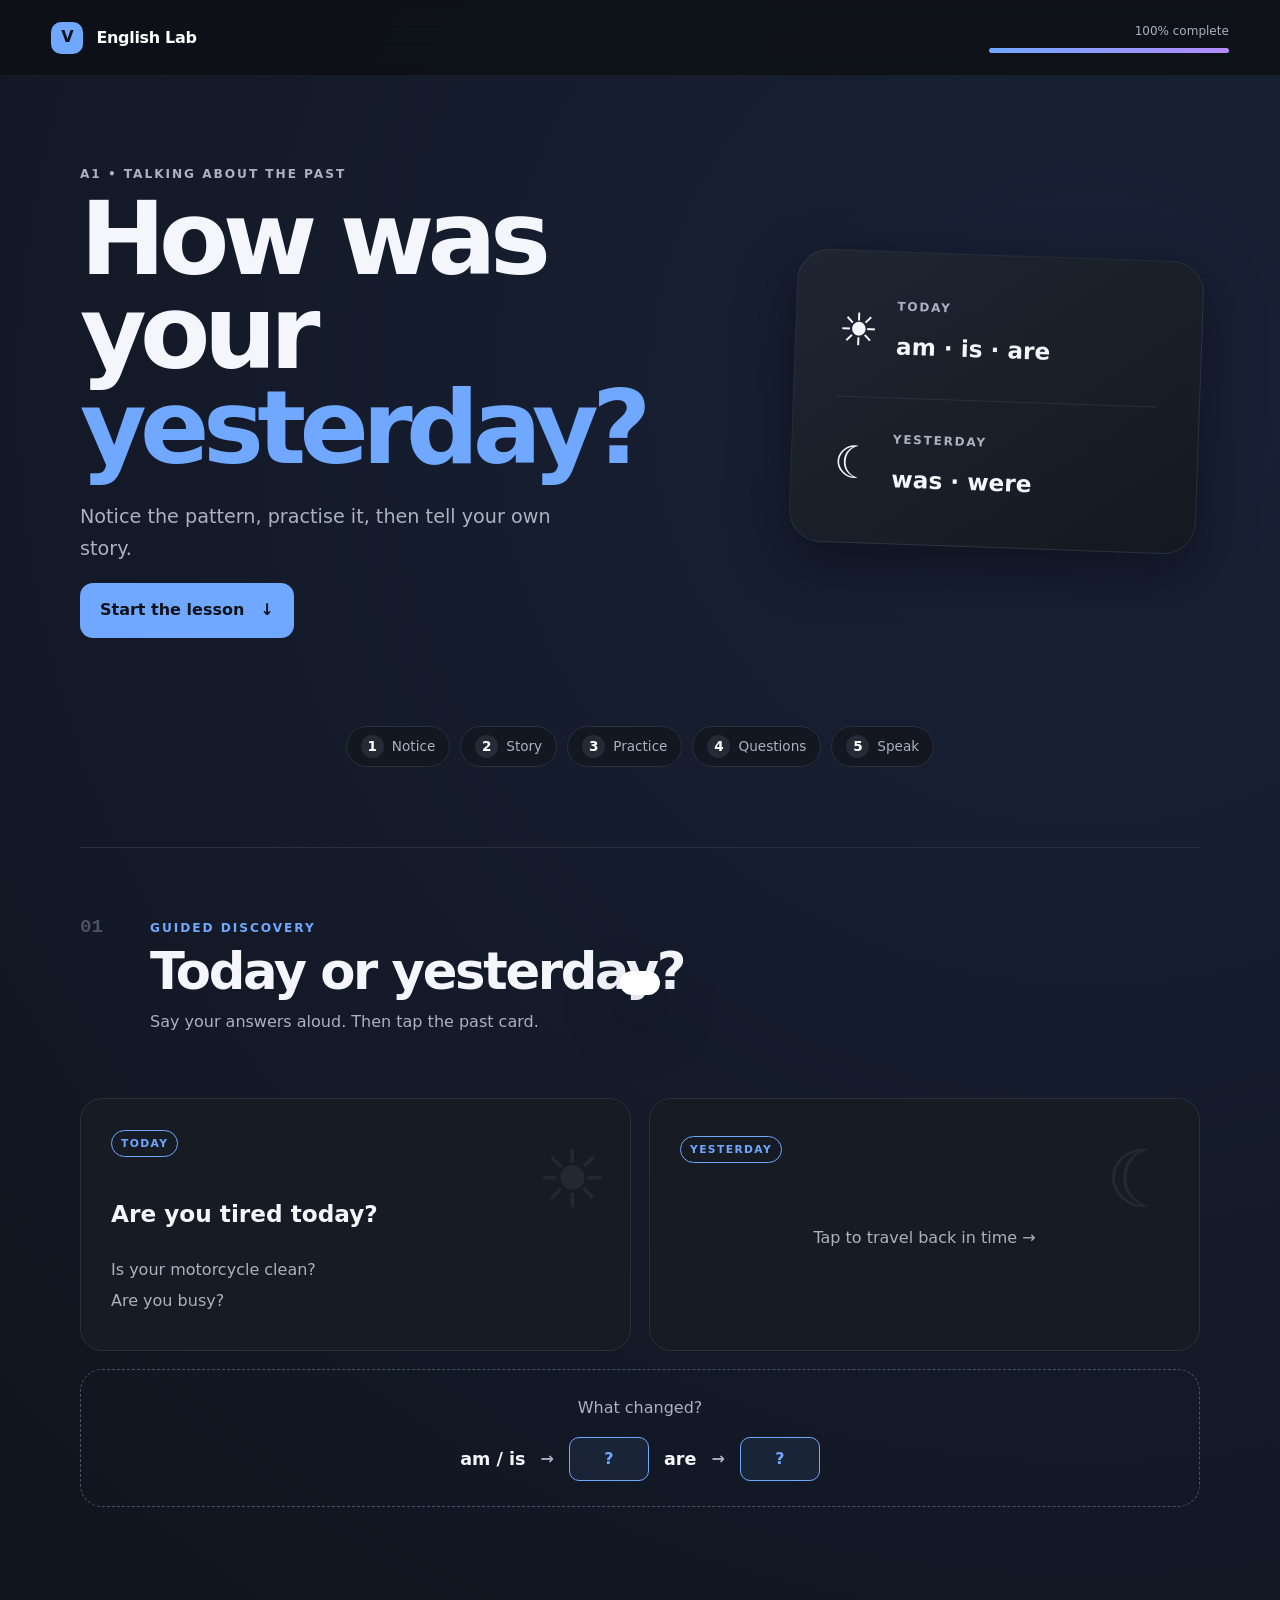
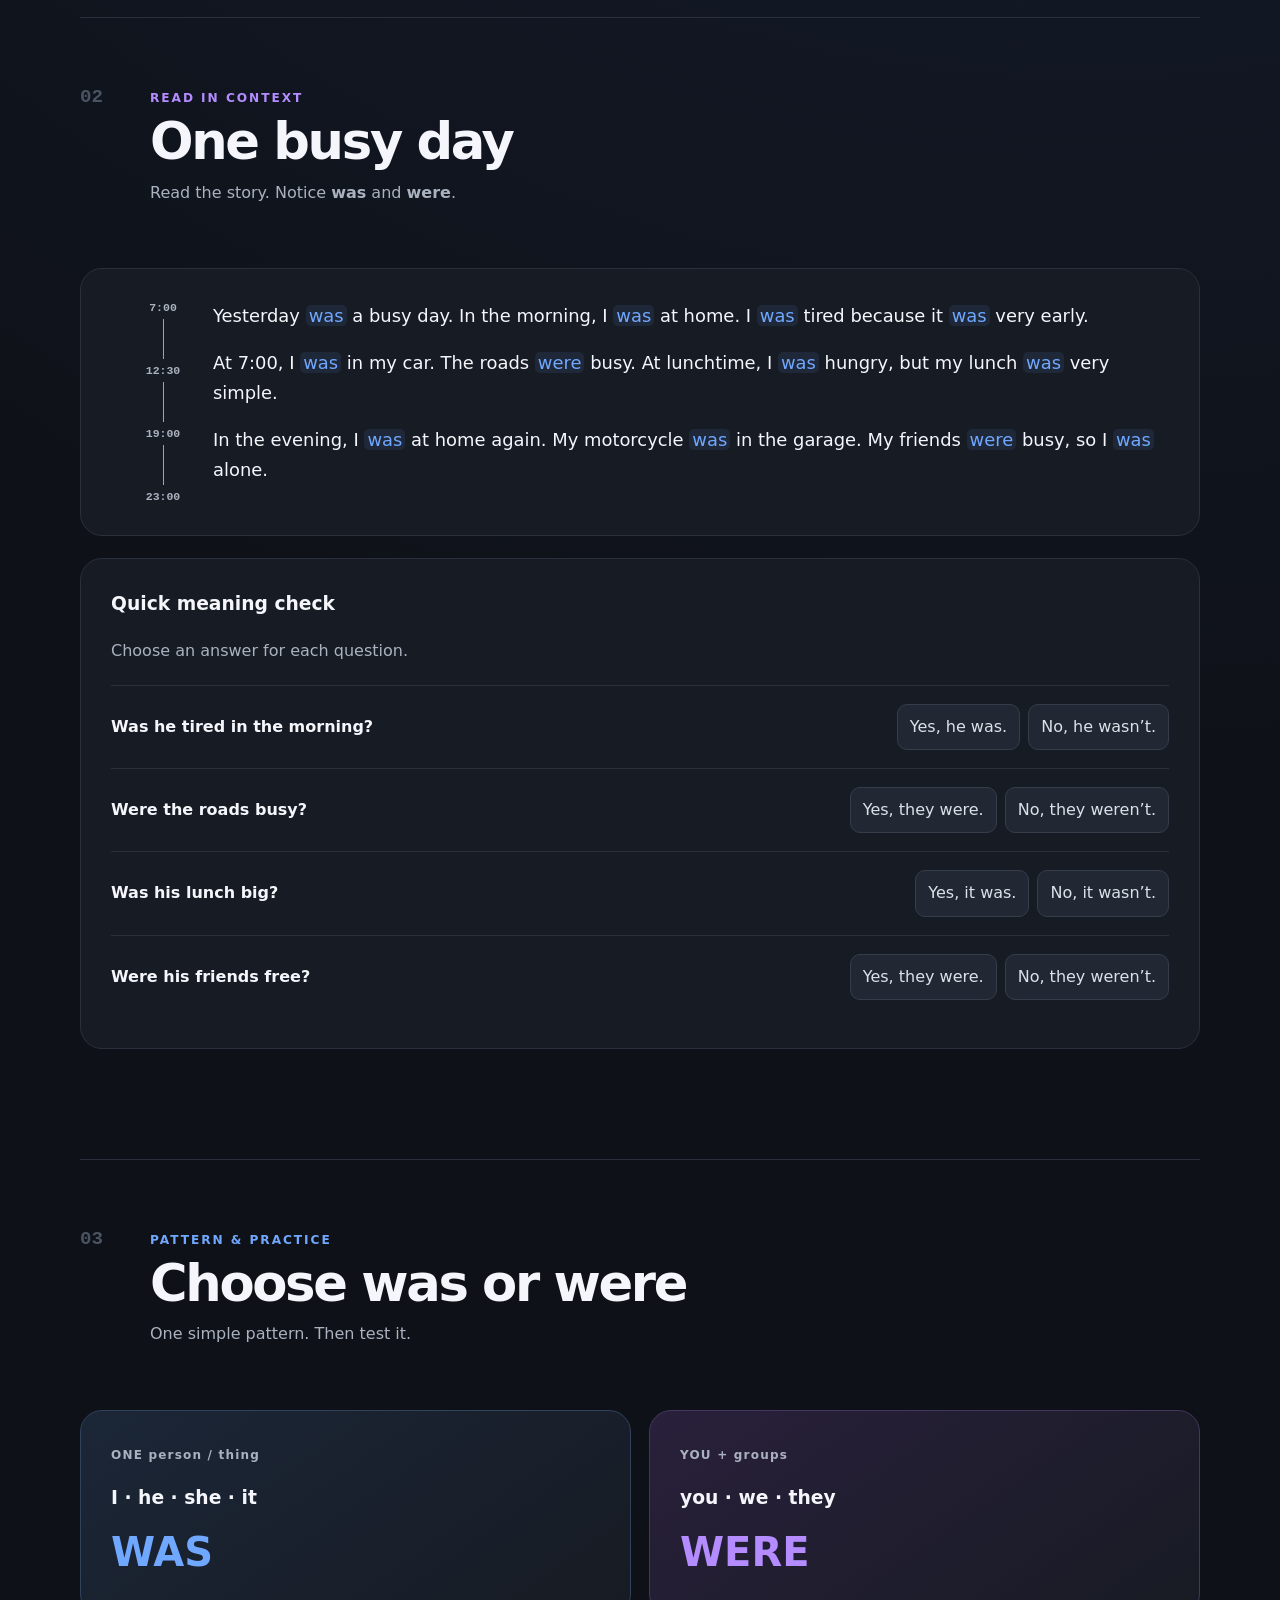
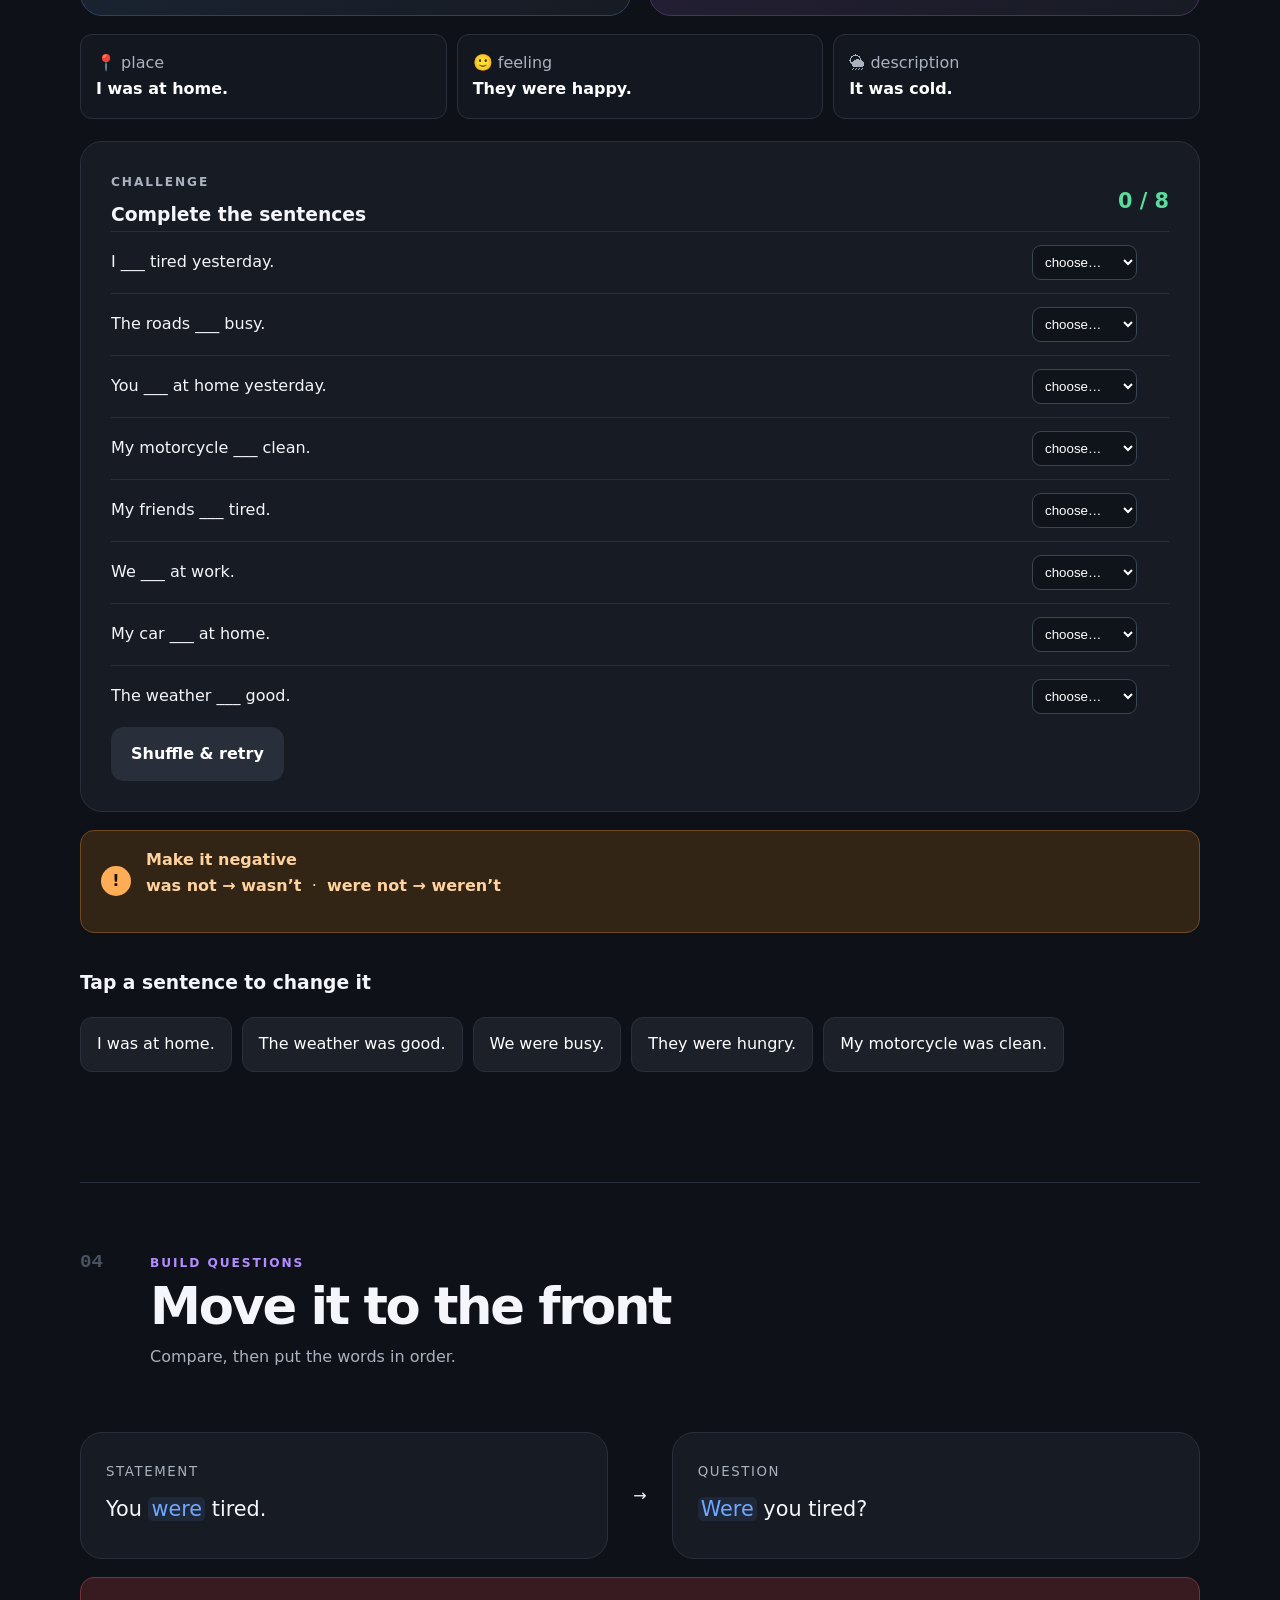
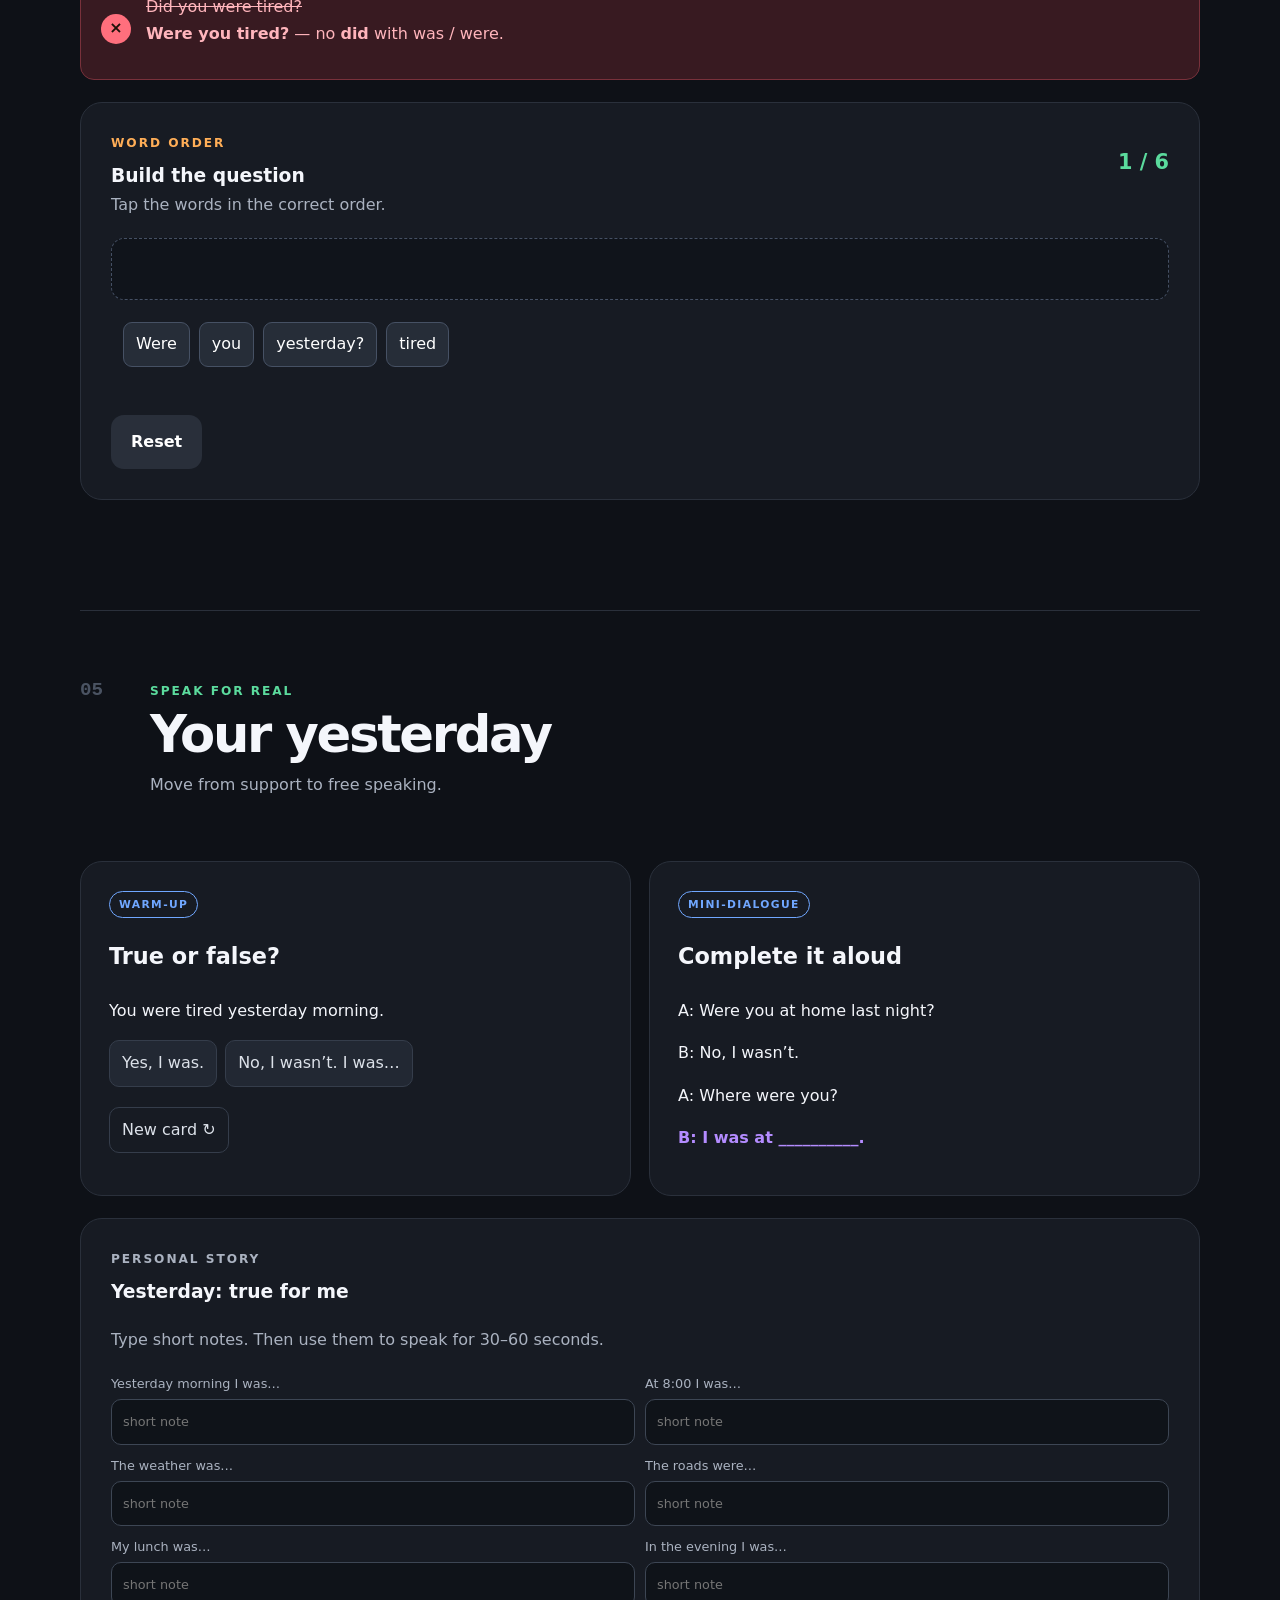
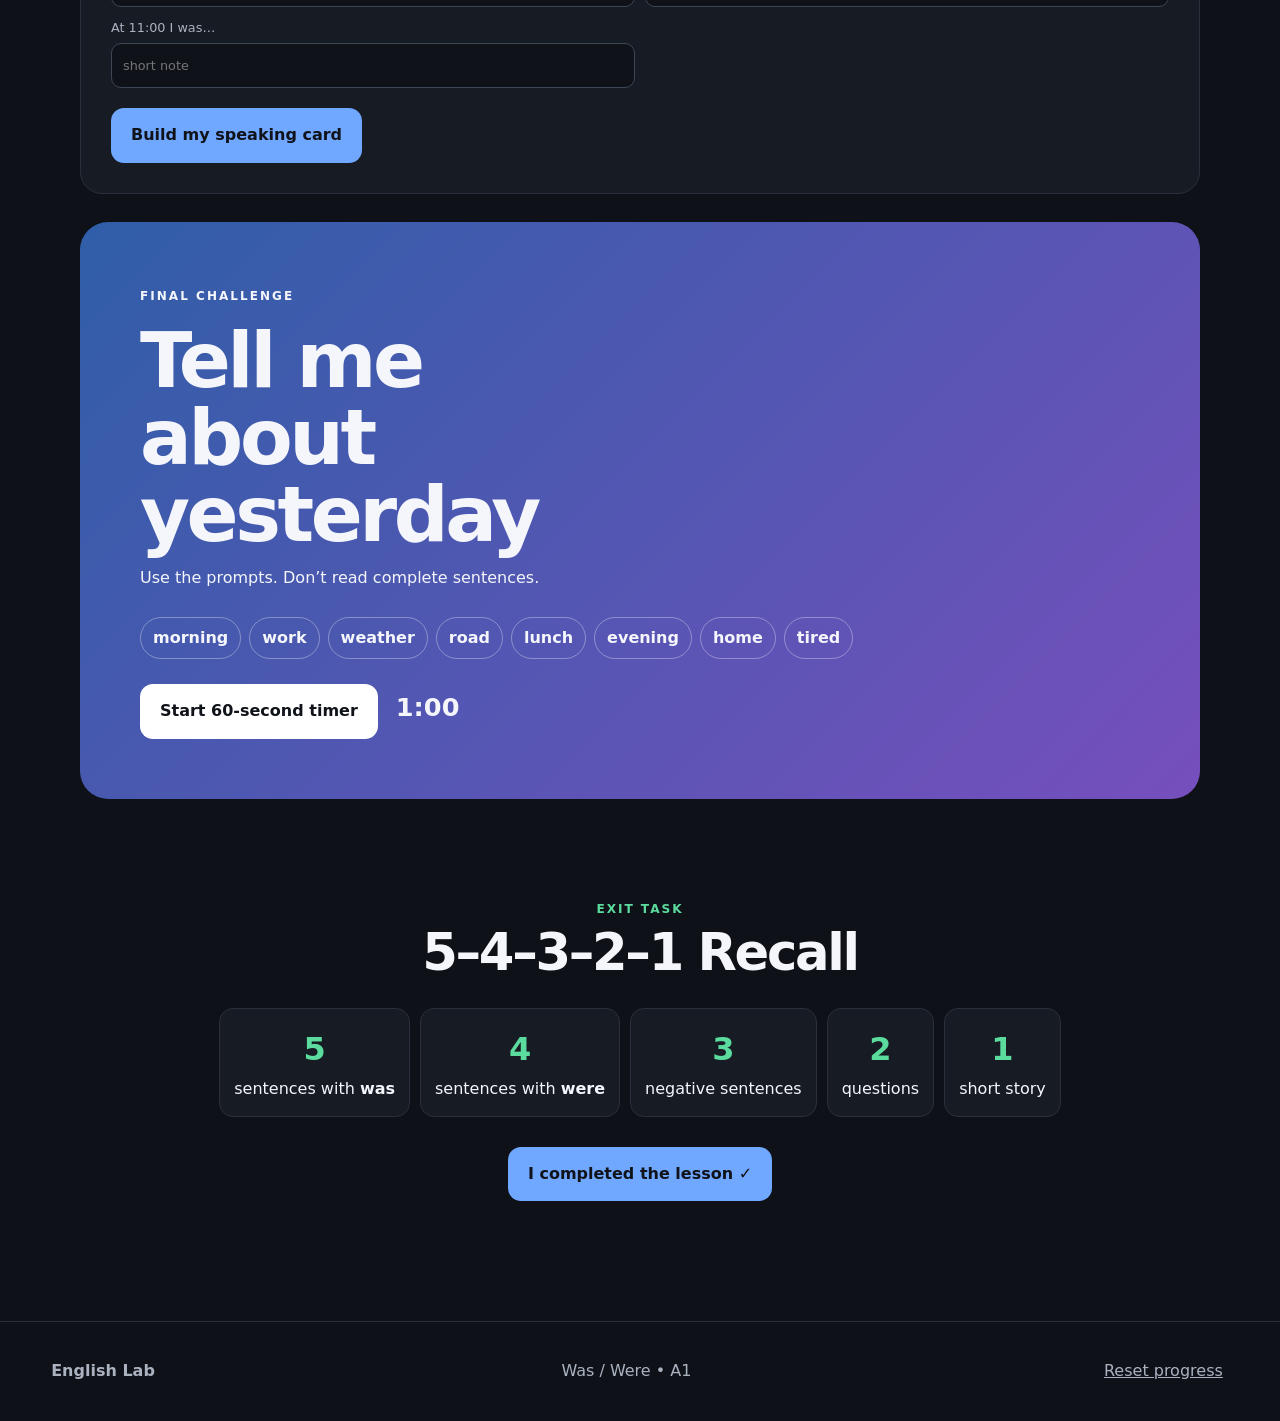
==== index.html @ 546ac857 "Publish interactive was and were lesson" ====
<!doctype html>
<html lang="en">
<head>
  <meta charset="utf-8">
  <meta name="viewport" content="width=device-width,initial-scale=1">
  <meta name="theme-color" content="#10131a">
  <title>Yesterday — Was / Were | A1 English</title>
  <link rel="stylesheet" href="style.css">
  <script src="script.js" defer></script>
</head>
<body>
  <a class="skip" href="#lesson">Skip to lesson</a>
  <header class="topbar">
    <a class="brand" href="#top" aria-label="Lesson home"><span>V</span> English Lab</a>
    <div class="progress-wrap" aria-label="Lesson progress"><span id="progressText">0% complete</span><div class="progress"><i id="progressBar"></i></div></div>
  </header>

  <main id="lesson">
    <section class="hero" id="top">
      <div>
        <p class="eyebrow">A1 • Talking about the past</p>
        <h1>How was your <em>yesterday?</em></h1>
        <p class="lede">Notice the pattern, practise it, then tell your own story.</p>
        <a class="button primary" href="#notice">Start the lesson <span>↓</span></a>
      </div>
      <div class="hero-card" aria-hidden="true"><span class="sun">☀</span><b>TODAY</b><strong>am · is · are</strong><i></i><span class="moon">☾</span><b>YESTERDAY</b><strong>was · were</strong></div>
    </section>

    <nav class="chapters" aria-label="Lesson chapters">
      <a href="#notice"><b>1</b><span>Notice</span></a><a href="#story"><b>2</b><span>Story</span></a><a href="#practice"><b>3</b><span>Practice</span></a><a href="#questions"><b>4</b><span>Questions</span></a><a href="#speak"><b>5</b><span>Speak</span></a>
    </nav>

    <section class="chapter" id="notice" data-step>
      <header><span class="number">01</span><div><p class="eyebrow blue">Guided discovery</p><h2>Today or yesterday?</h2><p>Say your answers aloud. Then tap the past card.</p></div></header>
      <div class="compare-grid">
        <article class="time-card today"><span class="tag">TODAY</span><h3>Are you tired today?</h3><p>Is your motorcycle clean?</p><p>Are you busy?</p></article>
        <button class="time-card yesterday reveal-card" id="revealPast" aria-expanded="false"><span class="tag">YESTERDAY</span><span class="cover">Tap to travel back in time →</span><span class="revealed"><h3><mark>Were</mark> you tired yesterday?</h3><p><mark>Was</mark> your motorcycle clean?</p><p><mark>Were</mark> you busy?</p></span></button>
      </div>
      <div class="discovery">
        <p>What changed?</p><div class="formula"><span>am / is</span><b>→</b><button class="chip-answer" data-answer="was">?</button><span>are</span><b>→</b><button class="chip-answer" data-answer="were">?</button></div>
      </div>
    </section>

    <section class="chapter" id="story" data-step>
      <header><span class="number">02</span><div><p class="eyebrow purple">Read in context</p><h2>One busy day</h2><p>Read the story. Notice <strong>was</strong> and <strong>were</strong>.</p></div></header>
      <article class="story-card">
        <div class="timeline" aria-hidden="true"><span>7:00</span><i></i><span>12:30</span><i></i><span>19:00</span><i></i><span>23:00</span></div>
        <div class="story-text"><p>Yesterday <mark>was</mark> a busy day. In the morning, I <mark>was</mark> at home. I <mark>was</mark> tired because it <mark>was</mark> very early.</p><p>At 7:00, I <mark>was</mark> in my car. The roads <mark>were</mark> busy. At lunchtime, I <mark>was</mark> hungry, but my lunch <mark>was</mark> very simple.</p><p>In the evening, I <mark>was</mark> at home again. My motorcycle <mark>was</mark> in the garage. My friends <mark>were</mark> busy, so I <mark>was</mark> alone.</p></div>
      </article>
      <div class="quiz" data-quiz="story"><h3>Quick meaning check</h3><p>Choose an answer for each question.</p>
        <div class="question" data-correct="yes"><b>Was he tired in the morning?</b><div><button data-value="yes">Yes, he was.</button><button data-value="no">No, he wasn’t.</button></div></div>
        <div class="question" data-correct="yes"><b>Were the roads busy?</b><div><button data-value="yes">Yes, they were.</button><button data-value="no">No, they weren’t.</button></div></div>
        <div class="question" data-correct="no"><b>Was his lunch big?</b><div><button data-value="yes">Yes, it was.</button><button data-value="no">No, it wasn’t.</button></div></div>
        <div class="question" data-correct="no"><b>Were his friends free?</b><div><button data-value="yes">Yes, they were.</button><button data-value="no">No, they weren’t.</button></div></div>
      </div>
    </section>

    <section class="chapter" id="practice" data-step>
      <header><span class="number">03</span><div><p class="eyebrow blue">Pattern & practice</p><h2>Choose was or were</h2><p>One simple pattern. Then test it.</p></div></header>
      <div class="rule-grid"><article><span>ONE person / thing</span><h3>I · he · she · it</h3><strong>WAS</strong></article><article><span>YOU + groups</span><h3>you · we · they</h3><strong>WERE</strong></article></div>
      <div class="context-row"><span>📍 place <b>I was at home.</b></span><span>🙂 feeling <b>They were happy.</b></span><span>🌦 description <b>It was cold.</b></span></div>
      <div class="gap-card"><div class="scoreline"><div><p class="eyebrow orange">Challenge</p><h3>Complete the sentences</h3></div><strong id="gapScore">0 / 8</strong></div><div id="gapList"></div><button class="button secondary" id="retryGaps">Shuffle & retry</button></div>
      <aside class="note"><span>!</span><p><b>Make it negative</b><br><strong>was not → wasn’t</strong> &nbsp;·&nbsp; <strong>were not → weren’t</strong></p></aside>
      <div class="negative-builder"><h3>Tap a sentence to change it</h3><div id="negativeCards"></div></div>
    </section>

    <section class="chapter" id="questions" data-step>
      <header><span class="number">04</span><div><p class="eyebrow purple">Build questions</p><h2>Move it to the front</h2><p>Compare, then put the words in order.</p></div></header>
      <div class="switch-example"><div><small>STATEMENT</small><p>You <mark>were</mark> tired.</p></div><span>→</span><div><small>QUESTION</small><p><mark>Were</mark> you tired?</p></div></div>
      <aside class="warning"><span>×</span><p><del>Did you were tired?</del><br><b>Were you tired?</b> — no <strong>did</strong> with was / were.</p></aside>
      <div class="order-card"><div class="scoreline"><div><p class="eyebrow orange">Word order</p><h3>Build the question</h3></div><strong id="orderCount">1 / 6</strong></div><p>Tap the words in the correct order.</p><div class="answer-zone" id="answerZone" aria-live="polite"></div><div class="word-bank" id="wordBank"></div><div class="feedback" id="orderFeedback"></div><button class="button secondary" id="resetOrder">Reset</button></div>
    </section>

    <section class="chapter" id="speak" data-step>
      <header><span class="number">05</span><div><p class="eyebrow green">Speak for real</p><h2>Your yesterday</h2><p>Move from support to free speaking.</p></div></header>
      <div class="speaking-grid">
        <article class="prompt-card"><span class="tag">WARM-UP</span><h3>True or false?</h3><p id="truePrompt">You were tired yesterday morning.</p><div><button id="trueBtn">Yes, I was.</button><button id="falseBtn">No, I wasn’t. I was…</button></div><button class="icon-button" id="nextTrue" aria-label="Next prompt">New card ↻</button></article>
        <article class="prompt-card"><span class="tag">MINI-DIALOGUE</span><h3>Complete it aloud</h3><p>A: Were you at home last night?</p><p>B: No, I wasn’t.</p><p>A: Where were you?</p><p class="blank">B: I was at __________.</p></article>
      </div>
      <div class="story-builder"><div><p class="eyebrow purple">Personal story</p><h3>Yesterday: true for me</h3><p>Type short notes. Then use them to speak for 30–60 seconds.</p></div><div id="personalFields"></div><button class="button primary" id="makeStory">Build my speaking card</button><article id="myStory" class="my-story" hidden></article></div>
      <div class="final-challenge"><div><span>FINAL CHALLENGE</span><h2>Tell me about yesterday</h2><p>Use the prompts. Don’t read complete sentences.</p></div><div class="prompt-cloud"><b>morning</b><b>work</b><b>weather</b><b>road</b><b>lunch</b><b>evening</b><b>home</b><b>tired</b></div><button class="button light" id="timerBtn">Start 60-second timer</button><strong id="timer" aria-live="polite">1:00</strong></div>
      <div class="exit"><p class="eyebrow green">Exit task</p><h2>5–4–3–2–1 Recall</h2><div><span><b>5</b> sentences with <strong>was</strong></span><span><b>4</b> sentences with <strong>were</strong></span><span><b>3</b> negative sentences</span><span><b>2</b> questions</span><span><b>1</b> short story</span></div><button class="button primary" id="completeLesson">I completed the lesson ✓</button></div>
    </section>
  </main>
  <footer><b>English Lab</b><span>Was / Were • A1</span><button id="resetLesson">Reset progress</button></footer>
  <div class="toast" id="toast" role="status" aria-live="polite"></div>
</body>
</html>
---- style.css ----
:root{--bg:#0e1117;--card:#171b23;--card2:#1d222c;--text:#f4f6fb;--muted:#aab2c0;--blue:#70a7ff;--green:#5bdb9d;--orange:#ffae57;--purple:#b48cff;--red:#ff6f7d;--line:#2a303b;--radius:22px;--shadow:0 20px 60px #0006}*{box-sizing:border-box}html{scroll-behavior:smooth;scroll-padding-top:100px}body{margin:0;background:radial-gradient(circle at 85% 5%,#182137 0,transparent 27%),var(--bg);color:var(--text);font:16px/1.65 Inter,ui-sans-serif,system-ui,-apple-system,BlinkMacSystemFont,"Segoe UI",sans-serif}button,a,input{font:inherit}button,a{transition:.2s ease}.skip{position:fixed;left:12px;top:-60px;background:#fff;color:#000;padding:10px 16px;z-index:20}.skip:focus{top:12px}.topbar{height:76px;position:sticky;top:0;z-index:10;display:flex;justify-content:space-between;align-items:center;padding:0 max(4vw,24px);background:#0e1117e8;backdrop-filter:blur(16px);border-bottom:1px solid #ffffff0e}.brand{color:#fff;text-decoration:none;font-weight:800;letter-spacing:-.02em}.brand span{display:inline-grid;place-items:center;width:32px;height:32px;margin-right:8px;border-radius:10px;background:var(--blue);color:#10131a}.progress-wrap{width:min(240px,35vw);color:var(--muted);font-size:.75rem;text-align:right}.progress{height:5px;margin-top:6px;background:#2a303b;border-radius:10px;overflow:hidden}.progress i{display:block;height:100%;width:0;background:linear-gradient(90deg,var(--blue),var(--purple));transition:.4s}main{width:min(1120px,92vw);margin:auto}.hero{min-height:650px;display:grid;grid-template-columns:1.2fr .8fr;align-items:center;gap:8vw}.eyebrow{text-transform:uppercase;letter-spacing:.16em;font-weight:800;font-size:.76rem;color:var(--muted);margin:0 0 8px}.blue{color:var(--blue)}.purple{color:var(--purple)}.orange{color:var(--orange)}.green{color:var(--green)}h1,h2,h3,p{margin-top:0}h1{font-size:clamp(3.5rem,8vw,6.8rem);line-height:.92;letter-spacing:-.065em;margin-bottom:26px}h1 em{font-style:normal;color:var(--blue)}h2{font-size:clamp(2rem,4vw,3.5rem);line-height:1;letter-spacing:-.045em;margin-bottom:12px}.lede{font-size:1.2rem;color:var(--muted);max-width:520px}.button{display:inline-flex;align-items:center;justify-content:center;gap:16px;border:0;border-radius:13px;padding:14px 20px;font-weight:800;text-decoration:none;cursor:pointer}.primary{background:var(--blue);color:#10131a}.primary:hover{background:#9ac2ff;transform:translateY(-2px)}.secondary{background:#292f3a;color:#fff}.light{background:#fff;color:#10131a}.hero-card{background:linear-gradient(145deg,#1f2632,#141820);border:1px solid #ffffff12;border-radius:32px;padding:42px;box-shadow:var(--shadow);transform:rotate(2deg);display:grid;grid-template-columns:auto 1fr;gap:5px 18px;align-items:center}.hero-card span{grid-row:span 2;font-size:2.8rem}.hero-card b{color:var(--muted);font-size:.75rem;letter-spacing:.15em}.hero-card strong{font-size:1.45rem}.hero-card i{grid-column:1/-1;height:1px;background:var(--line);margin:24px 0}.chapters{display:flex;justify-content:center;gap:10px;position:sticky;top:86px;z-index:8;margin-bottom:80px}.chapters a{display:flex;align-items:center;gap:8px;padding:8px 14px;border:1px solid var(--line);border-radius:30px;background:#141820e8;backdrop-filter:blur(12px);color:var(--muted);text-decoration:none;font-size:.85rem}.chapters a:hover{color:#fff;border-color:var(--blue)}.chapters b{display:grid;place-items:center;width:23px;height:23px;border-radius:50%;background:#252b36;color:#fff}.chapter{padding:70px 0 110px;border-top:1px solid var(--line)}.chapter>header{display:grid;grid-template-columns:70px 1fr;margin-bottom:46px}.chapter>header .number{color:#4a5362;font:800 1.2rem/1 monospace}.chapter>header p:not(.eyebrow){color:var(--muted)}.compare-grid{display:grid;grid-template-columns:1fr 1fr;gap:18px}.time-card{min-height:250px;padding:30px;border-radius:var(--radius);border:1px solid var(--line);text-align:left;color:var(--text);background:var(--card);position:relative;overflow:hidden}.time-card h3{font-size:1.45rem;margin-top:38px}.time-card p{color:var(--muted);margin-bottom:5px}.tag{display:inline-block;color:var(--blue);border:1px solid currentColor;border-radius:20px;padding:4px 9px;font-size:.67rem;font-weight:900;letter-spacing:.13em}.today:after,.yesterday:after{content:"☀";position:absolute;right:22px;top:15px;font-size:5rem;opacity:.06}.yesterday:after{content:"☾"}.reveal-card{cursor:pointer}.reveal-card .revealed{display:none}.reveal-card.open .cover{display:none}.reveal-card.open .revealed{display:block}.cover{display:grid;place-items:center;min-height:150px;color:var(--muted)}mark{color:var(--blue);background:#70a7ff18;border-radius:5px;padding:0 3px}.discovery{margin-top:18px;padding:25px;border:1px dashed #465268;border-radius:var(--radius);text-align:center}.discovery>p{color:var(--muted)}.formula{display:flex;justify-content:center;align-items:center;gap:15px;flex-wrap:wrap}.formula span{font-size:1.1rem;font-weight:800}.formula b{color:var(--muted)}.chip-answer{min-width:80px;border:1px solid var(--blue);background:#70a7ff15;color:var(--blue);padding:8px 14px;border-radius:10px;font-weight:900;cursor:pointer}.story-card{display:grid;grid-template-columns:100px 1fr;background:var(--card);border:1px solid var(--line);border-radius:var(--radius);padding:32px}.timeline{display:flex;flex-direction:column;align-items:center;color:var(--muted);font:700 .72rem monospace}.timeline i{width:1px;flex:1;min-height:30px;background:linear-gradient(var(--blue),var(--purple));margin:5px}.story-text{font-size:1.12rem}.quiz,.gap-card,.order-card,.story-builder{margin-top:22px;background:var(--card);border:1px solid var(--line);border-radius:var(--radius);padding:30px}.quiz>p,.gap-card p,.order-card>p,.story-builder>div>p{color:var(--muted)}.question{display:flex;justify-content:space-between;align-items:center;gap:16px;border-top:1px solid var(--line);padding:18px 0}.question:first-of-type{margin-top:20px}.question div{display:flex;gap:8px}.question button,.prompt-card button{background:#222833;color:#dce1e9;border:1px solid #353d4b;border-radius:10px;padding:9px 12px;cursor:pointer}.question button:hover,.prompt-card button:hover{border-color:var(--blue)}.question button.correct{background:#123b2c;border-color:var(--green);color:var(--green)}.question button.wrong{background:#3b1b22;border-color:var(--red);color:var(--red)}.rule-grid{display:grid;grid-template-columns:1fr 1fr;gap:18px}.rule-grid article{padding:30px;border-radius:var(--radius);background:linear-gradient(145deg,#1b2637,var(--card));border:1px solid #31425d}.rule-grid article+article{background:linear-gradient(145deg,#29203b,var(--card));border-color:#44365e}.rule-grid span{color:var(--muted);font-size:.75rem;font-weight:800;letter-spacing:.1em}.rule-grid h3{margin:16px 0 5px}.rule-grid strong{font-size:2.5rem;color:var(--blue)}.rule-grid article+article strong{color:var(--purple)}.context-row{display:flex;gap:10px;margin:18px 0;flex-wrap:wrap}.context-row span{flex:1;min-width:200px;background:#131820;border:1px solid var(--line);padding:15px;border-radius:12px;color:var(--muted)}.context-row b{display:block;color:#fff}.scoreline{display:flex;justify-content:space-between;align-items:center}.scoreline h3{margin:0}.scoreline>strong{font-size:1.3rem;color:var(--green)}.gap-row{display:grid;grid-template-columns:1fr 105px 22px;gap:10px;align-items:center;border-top:1px solid var(--line);padding:13px 0}.gap-row select{background:#0f131a;color:#fff;border:1px solid #3c4554;border-radius:9px;padding:8px}.gap-row .state{font-weight:900}.gap-row.good .state{color:var(--green)}.gap-row.bad .state{color:var(--red)}.note,.warning{display:flex;align-items:center;gap:15px;margin-top:18px;padding:16px 20px;background:#332515;border:1px solid #71491f;border-radius:14px;color:#ffd29f}.note>span,.warning>span{display:grid;place-items:center;flex:0 0 30px;height:30px;border-radius:50%;background:var(--orange);color:#1c1208;font-weight:900}.negative-builder{margin-top:35px}.negative-builder>div{display:flex;gap:10px;flex-wrap:wrap}.negative-builder button{background:#1b2029;border:1px solid var(--line);color:#fff;border-radius:12px;padding:13px 16px;cursor:pointer}.negative-builder button.changed{color:var(--red);border-color:var(--red);text-decoration:none}.switch-example{display:grid;grid-template-columns:1fr auto 1fr;gap:25px;align-items:center}.switch-example div{padding:25px;background:var(--card);border:1px solid var(--line);border-radius:var(--radius)}.switch-example small{color:var(--muted);letter-spacing:.12em}.switch-example p{font-size:1.3rem;margin:7px 0}.warning{background:#381a21;border-color:#78313b;color:#ffb5bc}.warning>span{background:var(--red)}.answer-zone,.word-bank{display:flex;flex-wrap:wrap;gap:9px;min-height:62px;padding:12px;border-radius:13px}.answer-zone{margin-top:20px;background:#10141b;border:1px dashed #455064}.word-bank{margin:10px 0 4px}.word-bank button,.answer-zone button{border:1px solid #465164;border-radius:9px;padding:8px 12px;background:#262d38;color:#fff;cursor:pointer}.answer-zone button{background:#1d3658;border-color:var(--blue)}.feedback{min-height:32px;font-weight:800}.feedback.good{color:var(--green)}.feedback.bad{color:var(--red)}.speaking-grid{display:grid;grid-template-columns:1fr 1fr;gap:18px}.prompt-card{padding:28px;background:var(--card);border:1px solid var(--line);border-radius:var(--radius)}.prompt-card h3{font-size:1.4rem;margin-top:20px}.prompt-card>div{display:flex;gap:8px;flex-wrap:wrap}.prompt-card .icon-button{margin-top:20px;background:transparent}.prompt-card .blank{color:var(--purple);font-weight:800}.fields{display:grid;grid-template-columns:repeat(2,1fr);gap:10px;margin:20px 0}.fields label{color:var(--muted);font-size:.8rem}.fields input{display:block;width:100%;margin-top:5px;background:#0f1319;color:#fff;border:1px solid #3d4654;border-radius:10px;padding:11px}.fields input:focus{outline:2px solid var(--blue);border-color:transparent}.my-story{margin-top:18px;padding:24px;border-radius:14px;background:#121722;border-left:3px solid var(--purple);font-size:1.15rem}.final-challenge{margin-top:28px;padding:clamp(30px,5vw,60px);background:linear-gradient(135deg,#305ea8,#764fbd);border-radius:28px;position:relative;overflow:hidden}.final-challenge>div:first-child{max-width:520px}.final-challenge>div>span{font-size:.75rem;letter-spacing:.17em;font-weight:900}.final-challenge h2{font-size:clamp(2.5rem,6vw,5rem);margin-top:15px}.prompt-cloud{display:flex;gap:8px;flex-wrap:wrap;margin:25px 0}.prompt-cloud b{padding:7px 12px;border:1px solid #ffffff55;border-radius:30px}.final-challenge>#timer{margin-left:18px;font-size:1.6rem}.exit{text-align:center;padding:100px 0 10px}.exit>div{display:flex;justify-content:center;gap:10px;flex-wrap:wrap;margin:30px 0}.exit span{background:var(--card);border:1px solid var(--line);border-radius:14px;padding:14px}.exit span b{display:block;font-size:2rem;color:var(--green)}footer{display:flex;justify-content:space-between;align-items:center;padding:35px max(4vw,24px);border-top:1px solid var(--line);color:var(--muted)}footer button{border:0;background:none;color:var(--muted);cursor:pointer;text-decoration:underline}.toast{position:fixed;left:50%;bottom:25px;transform:translate(-50%,120px);background:#fff;color:#111;padding:12px 20px;border-radius:12px;font-weight:800;box-shadow:var(--shadow);z-index:30;transition:.3s}.toast.show{transform:translate(-50%,0)}.confetti{position:fixed;top:-20px;z-index:50;animation:fall 2.6s linear forwards}@keyframes fall{to{transform:translate(var(--drift),110vh) rotate(720deg)}}@media(max-width:760px){.topbar{height:68px}.progress-wrap{width:130px}.hero{grid-template-columns:1fr;min-height:auto;padding:90px 0}.hero-card{display:none}.chapters{top:75px;overflow:auto;justify-content:flex-start;padding-bottom:6px}.chapters a span{display:none}.chapter{padding:55px 0 80px}.chapter>header{grid-template-columns:45px 1fr}.compare-grid,.rule-grid,.speaking-grid{grid-template-columns:1fr}.question{align-items:flex-start;flex-direction:column}.question div{width:100%}.question button{flex:1}.story-card{grid-template-columns:1fr}.timeline{display:none}.gap-row{grid-template-columns:1fr 92px 18px}.switch-example{grid-template-columns:1fr}.switch-example>span{transform:rotate(90deg);text-align:center}.fields{grid-template-columns:1fr}.final-challenge>#timer{display:block;margin:14px 0 0}.exit>div{display:grid;grid-template-columns:1fr 1fr}.exit span:last-child{grid-column:1/-1}footer{flex-direction:column;gap:10px}h1{font-size:3.9rem}}
@media(prefers-reduced-motion:reduce){*{scroll-behavior:auto!important;transition:none!important;animation-duration:.01ms!important}}
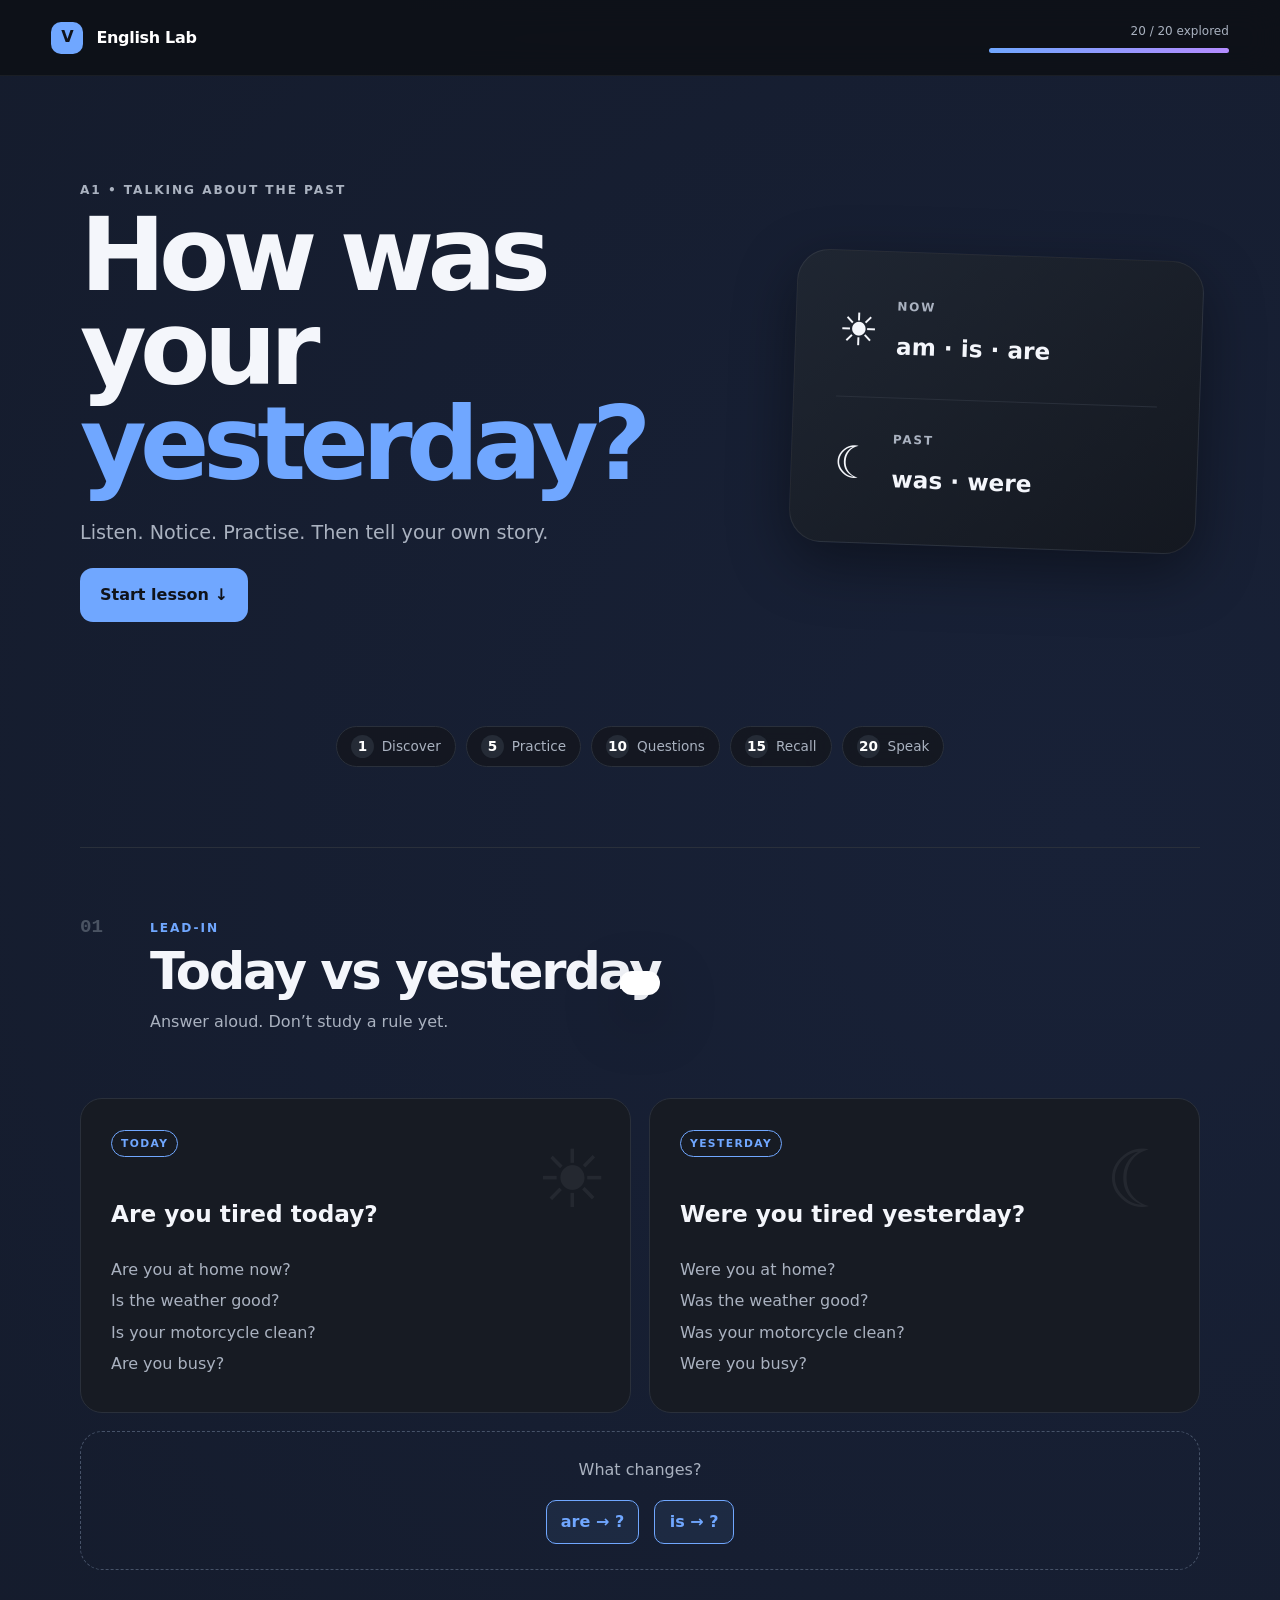
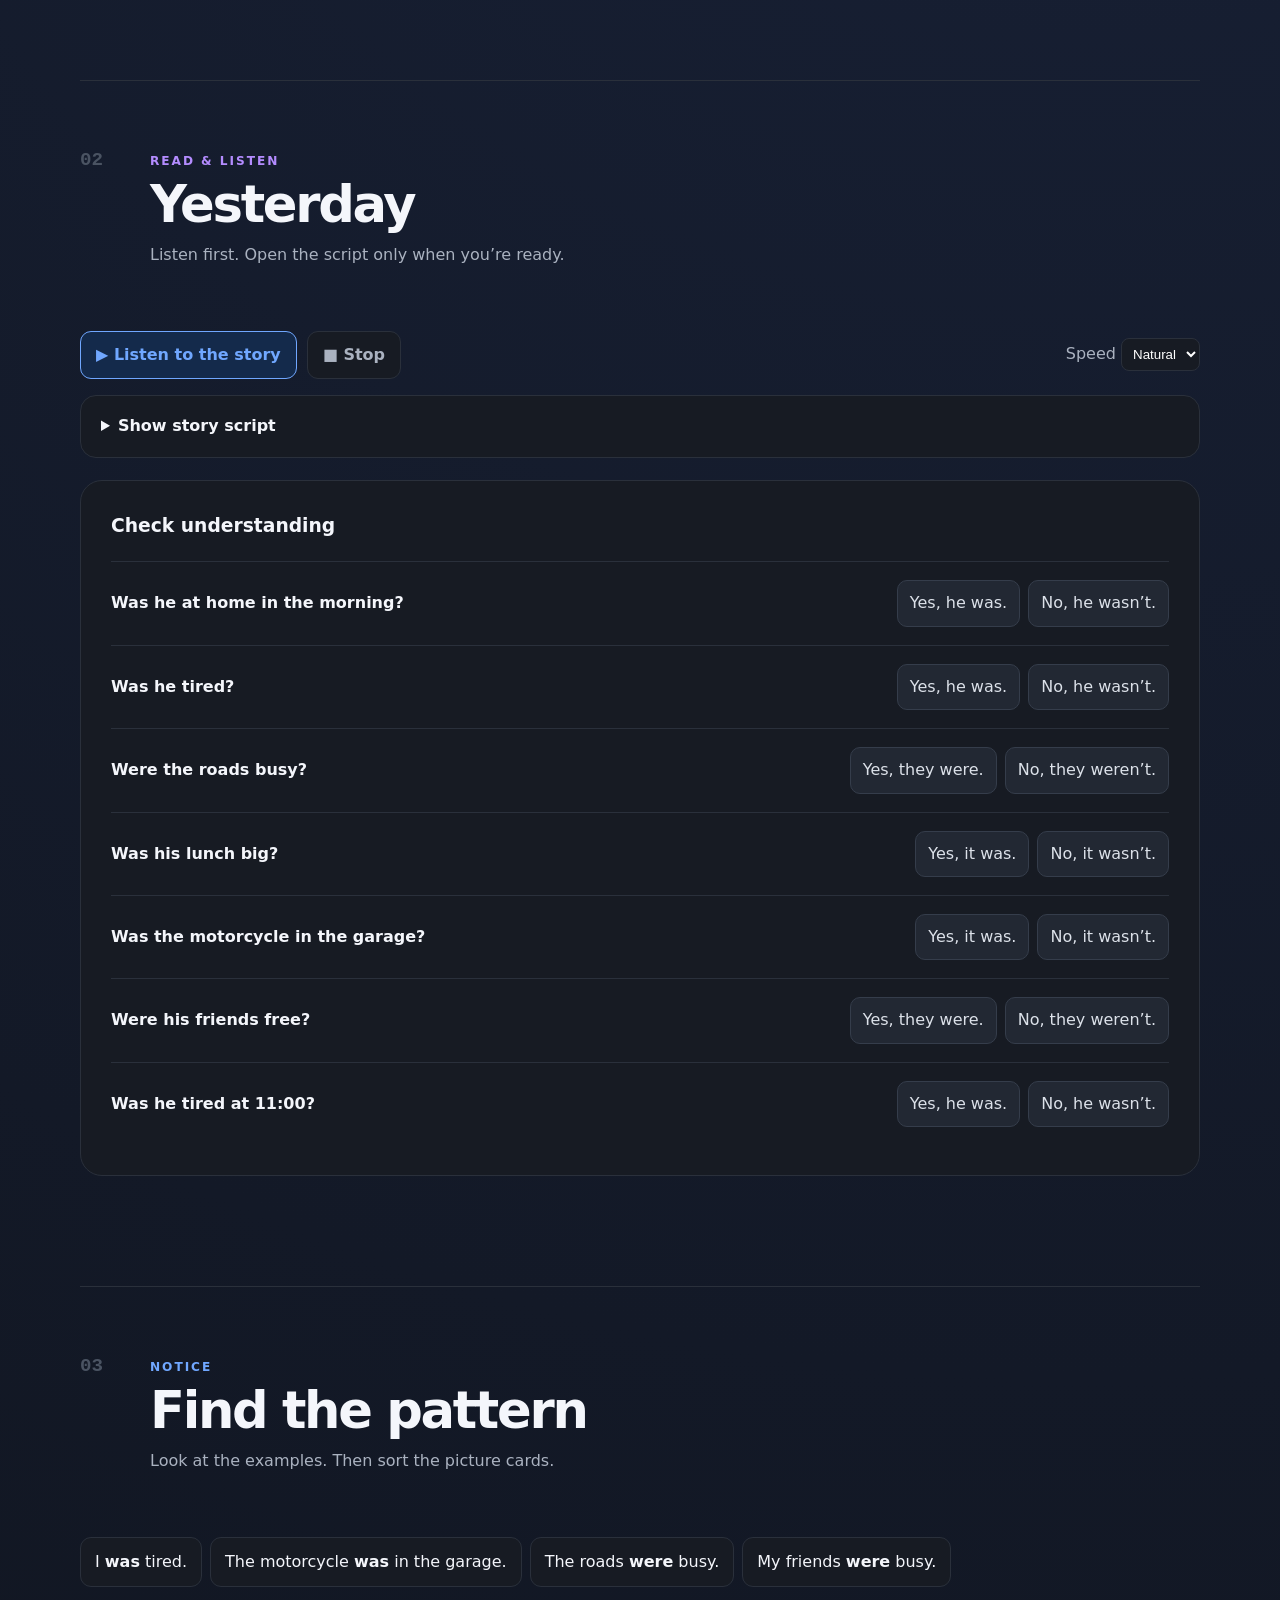
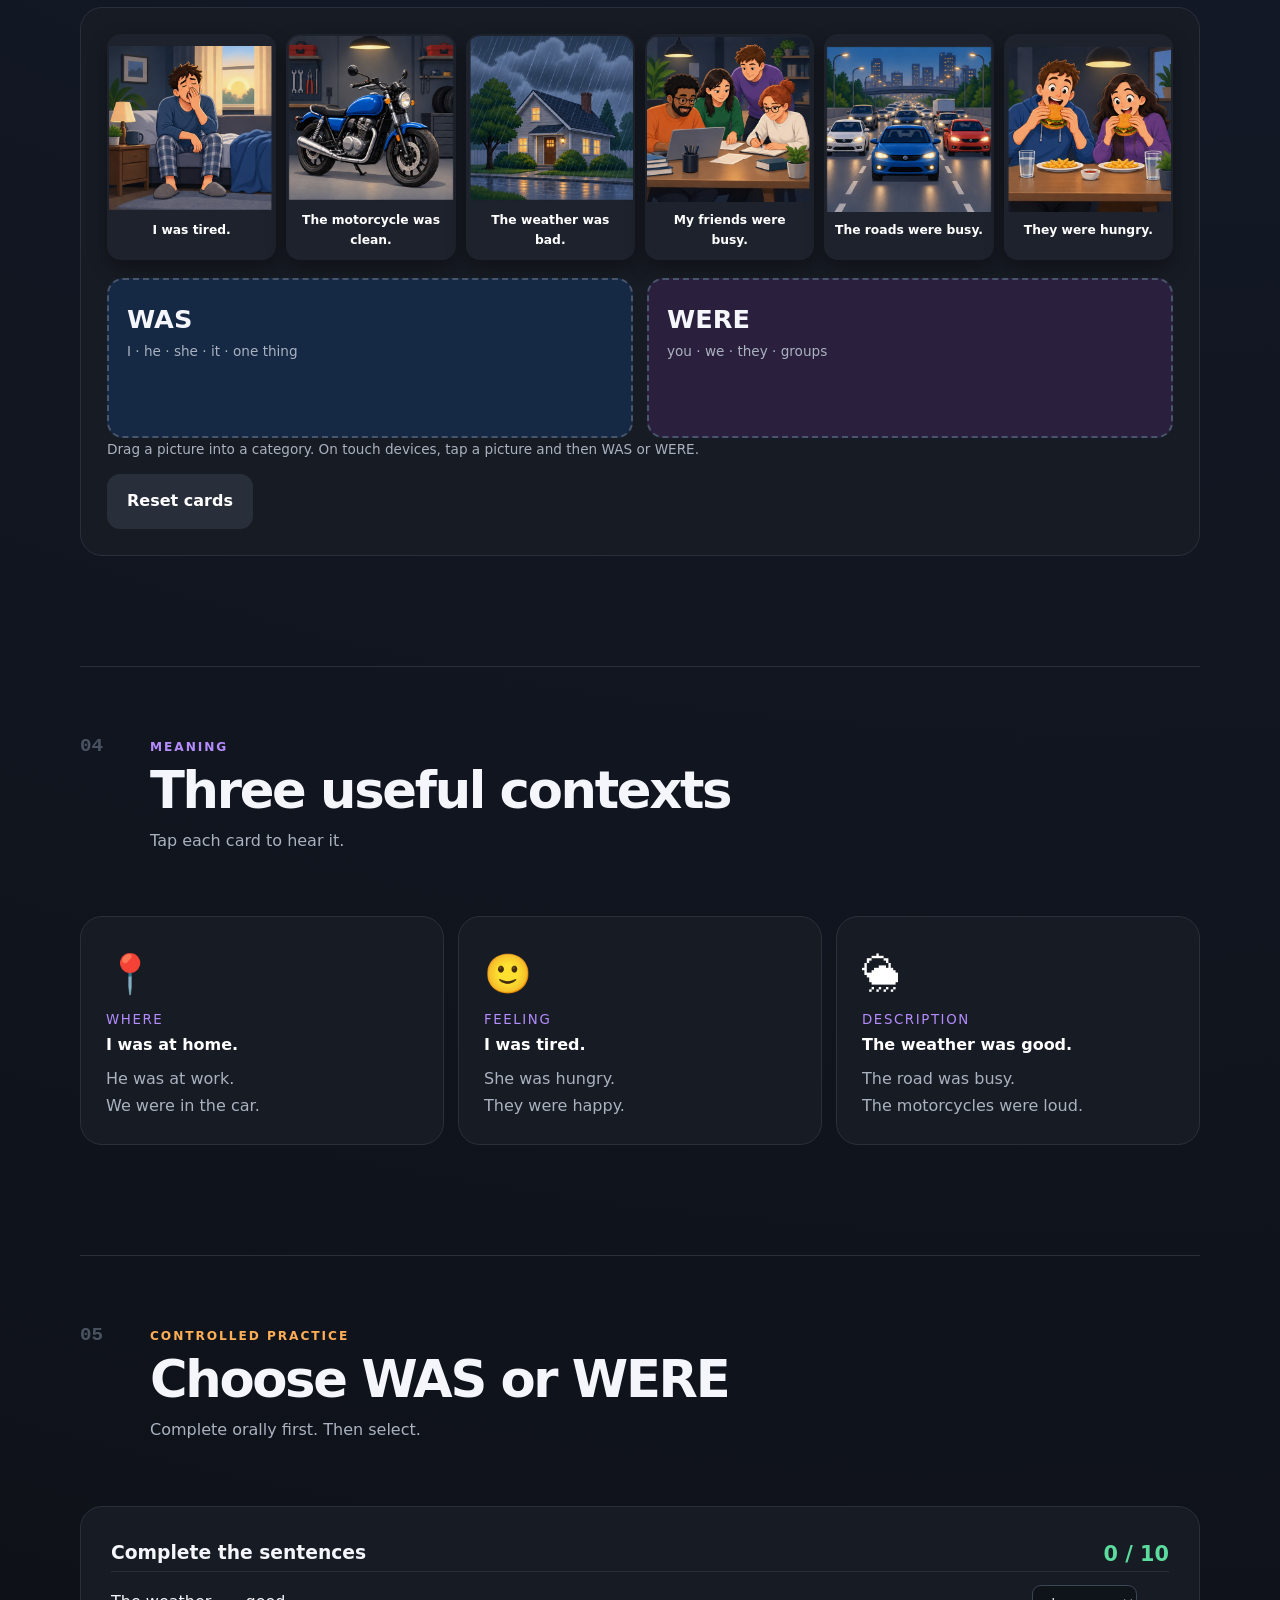
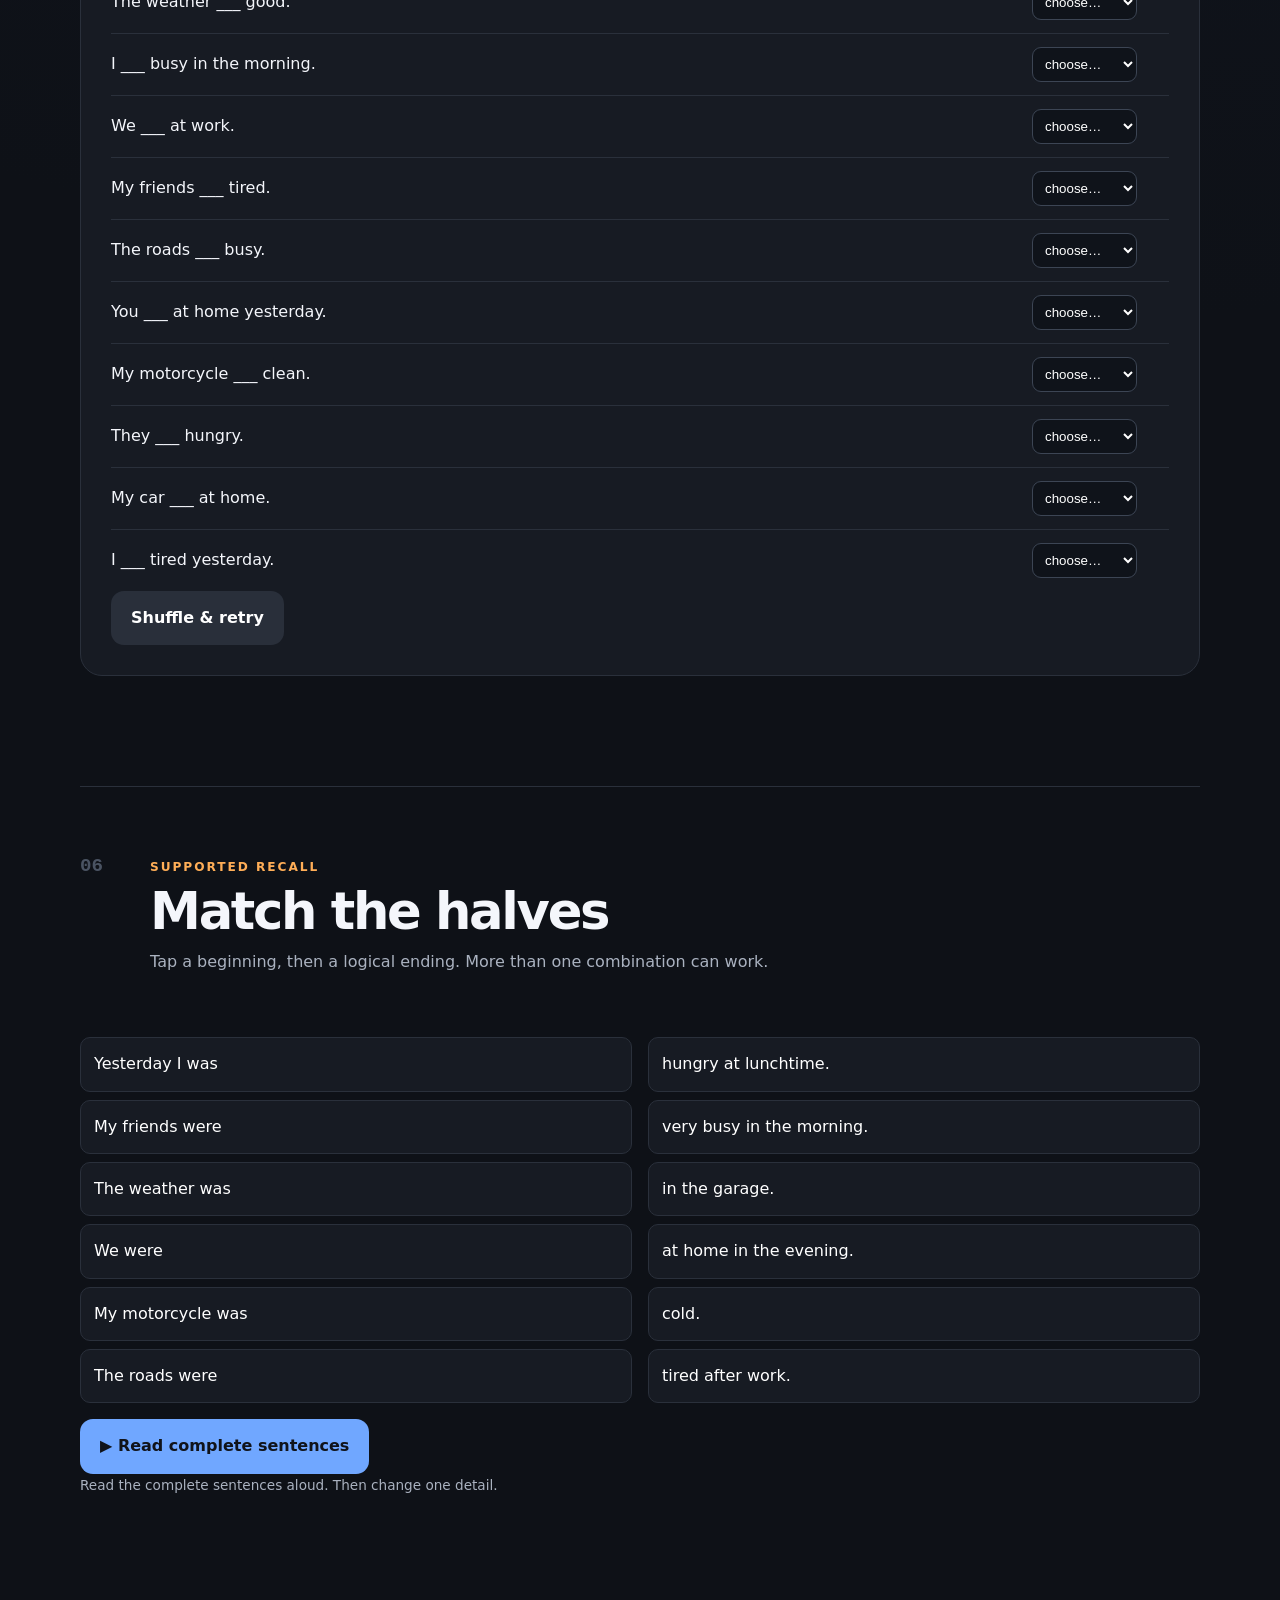
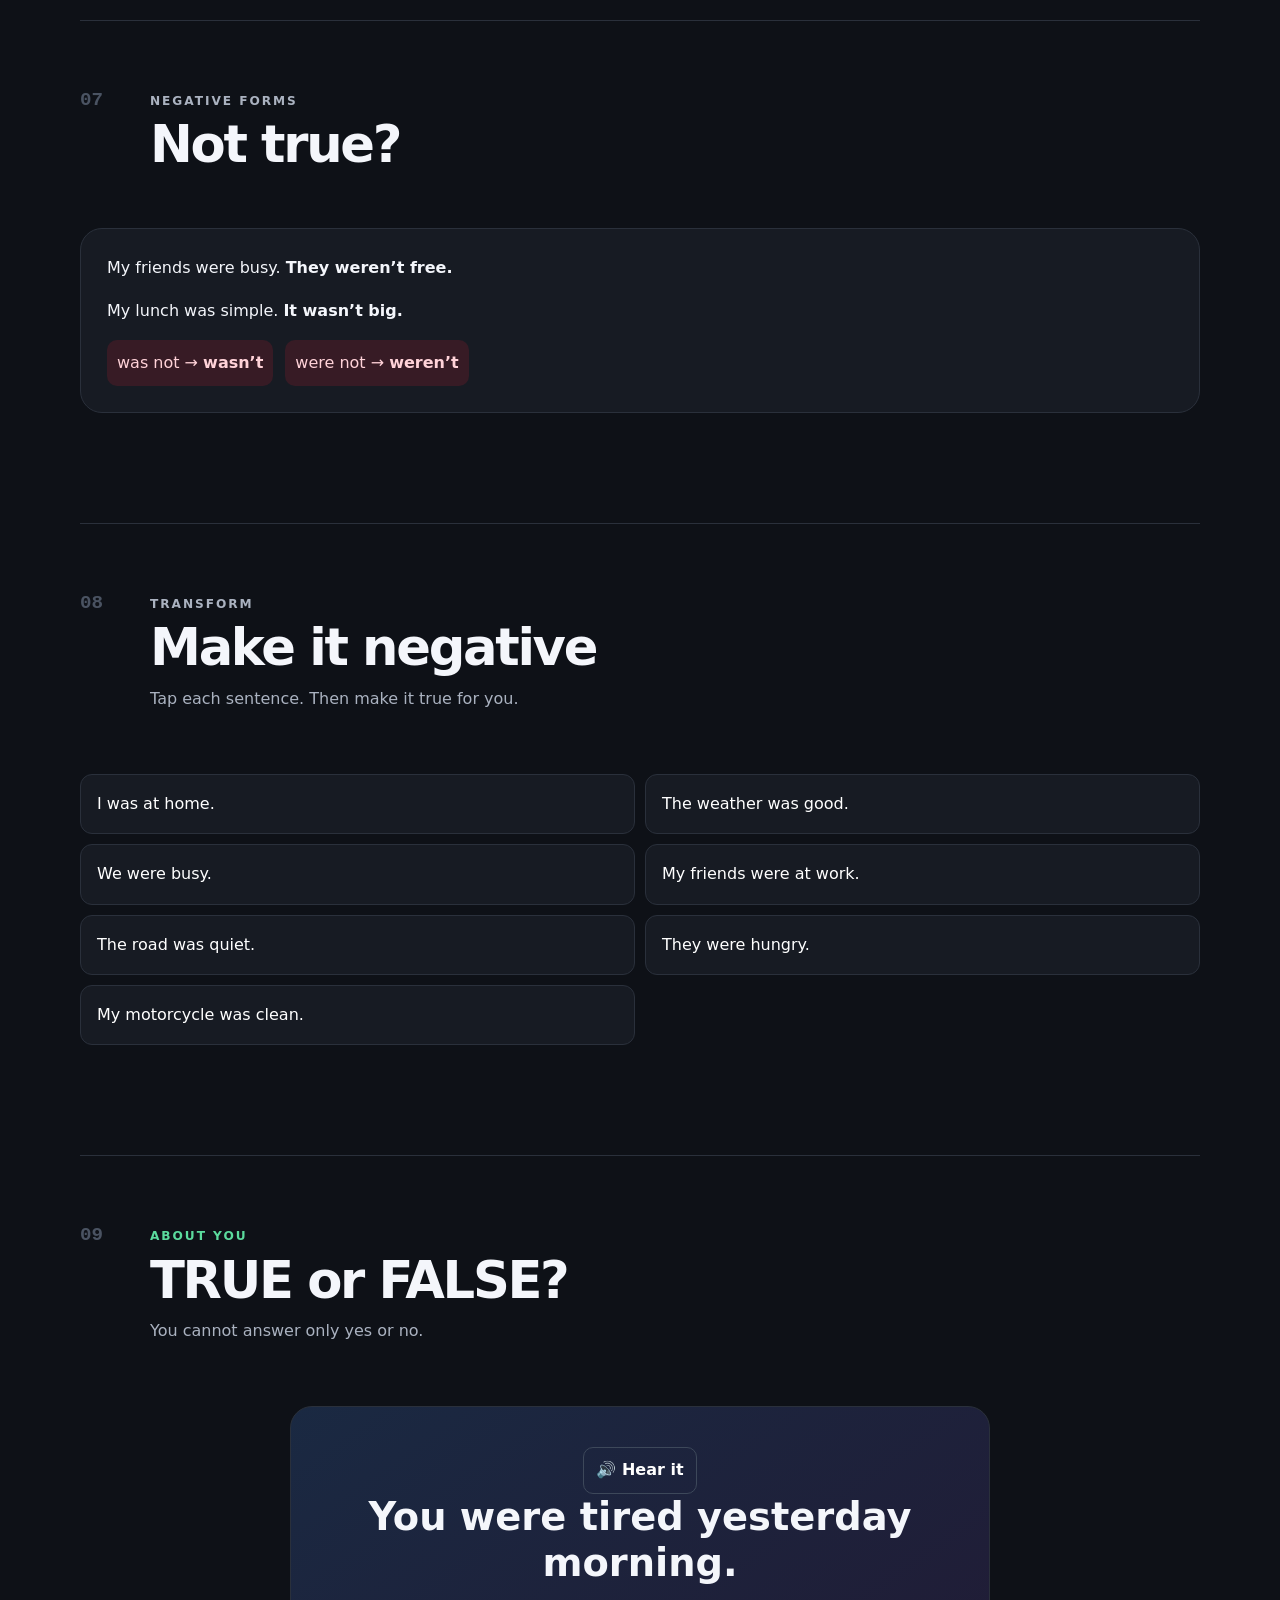
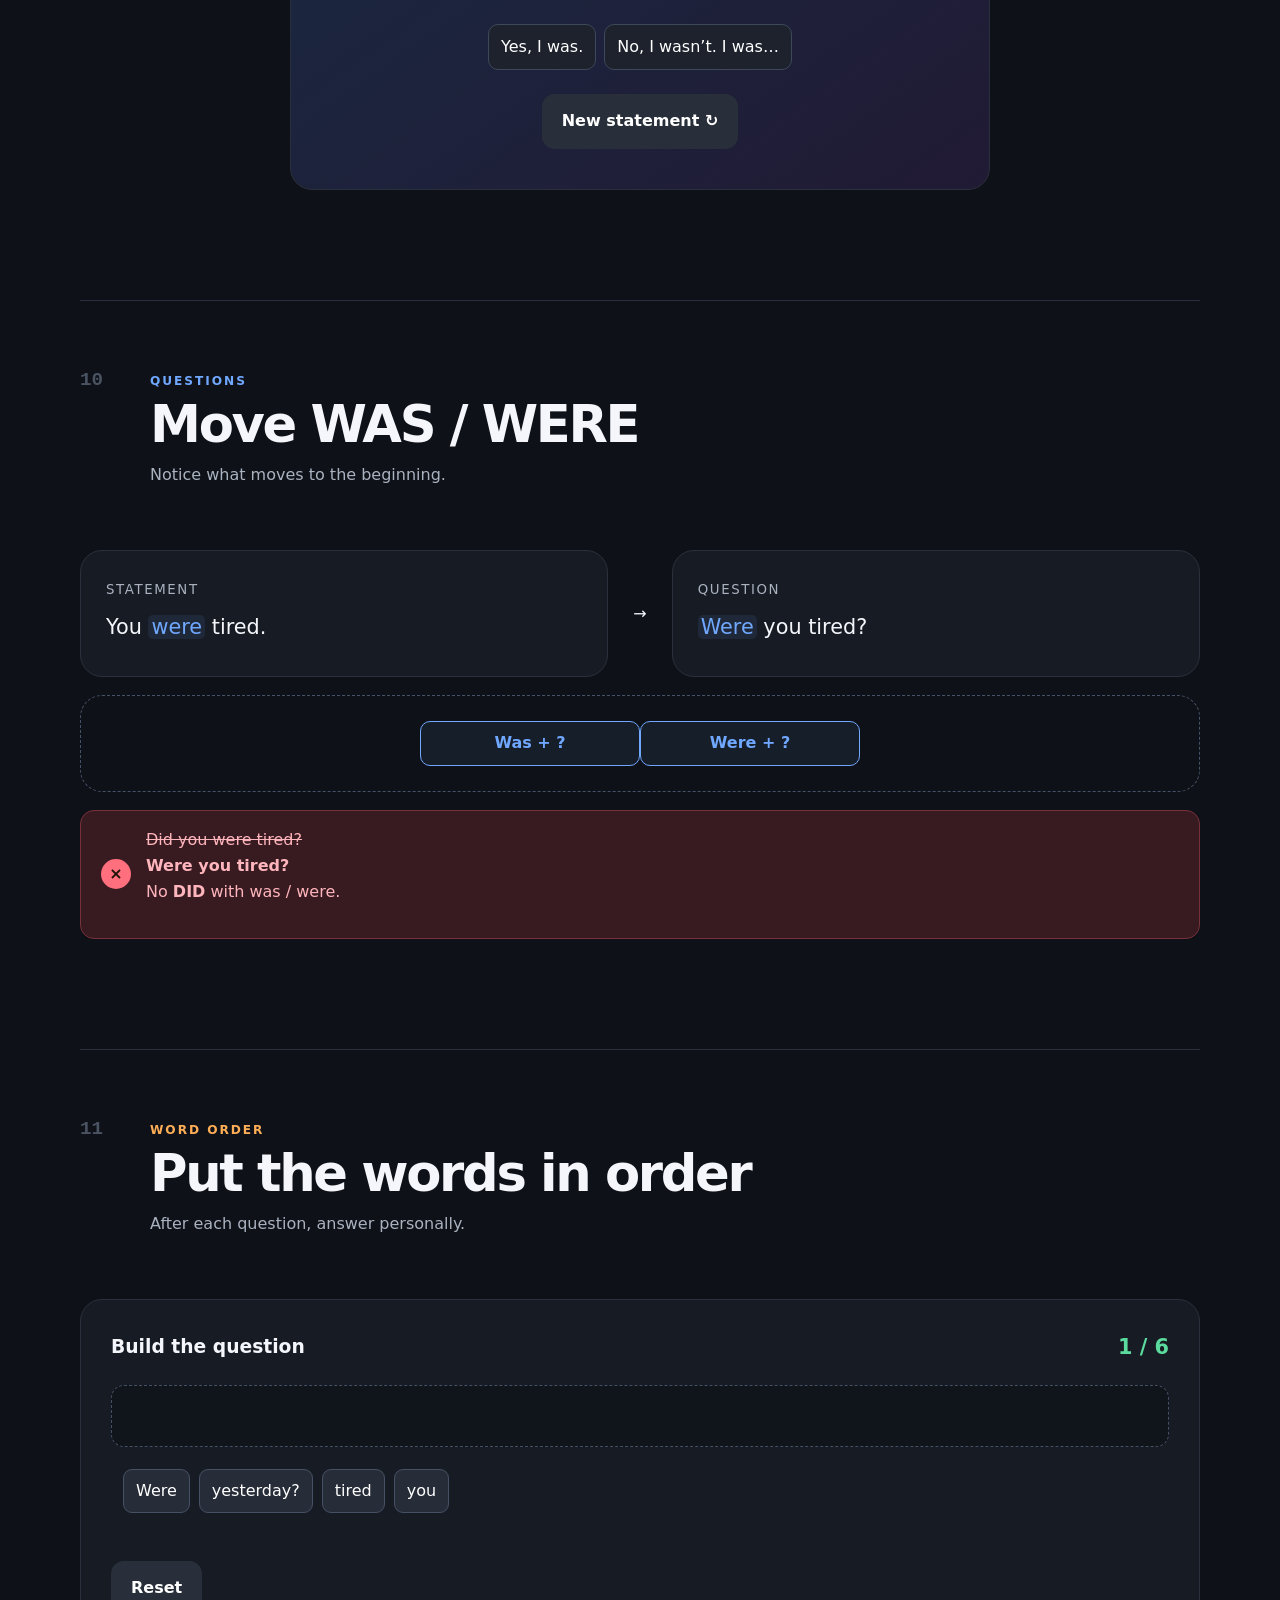
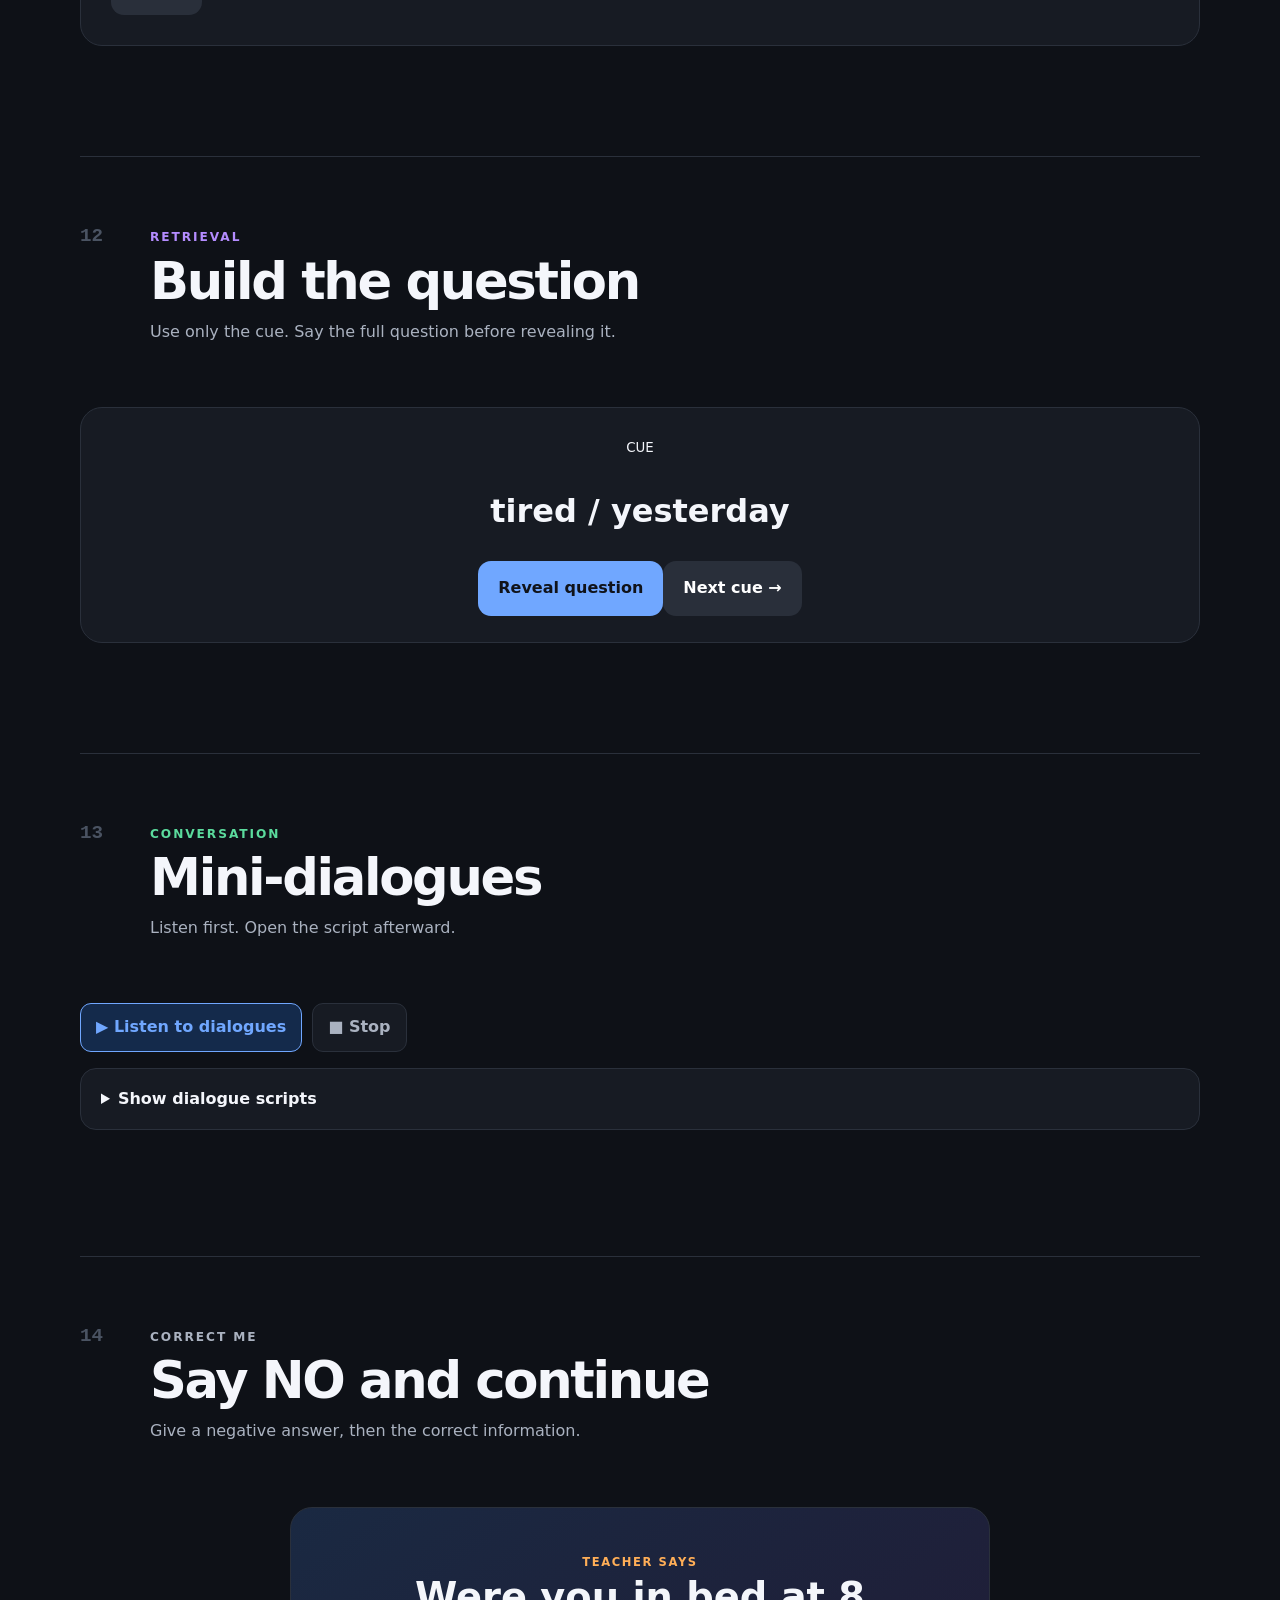
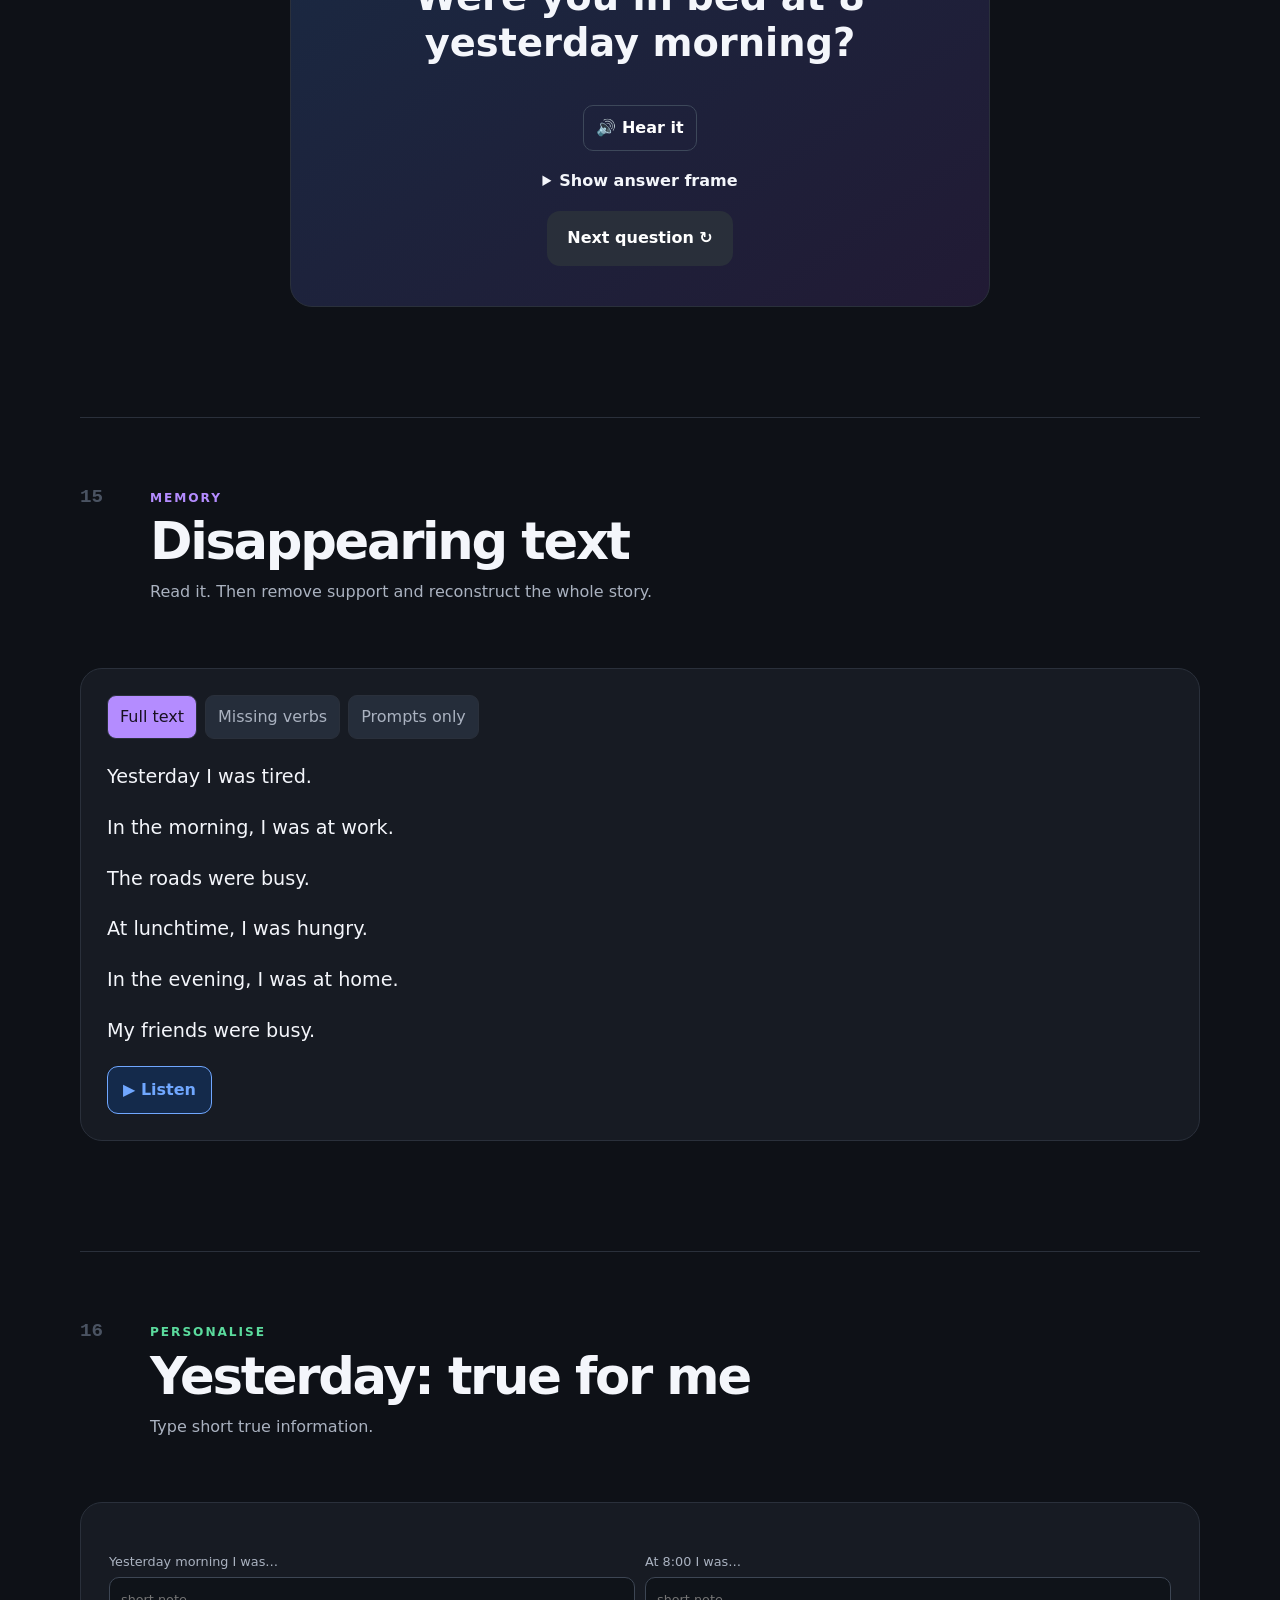
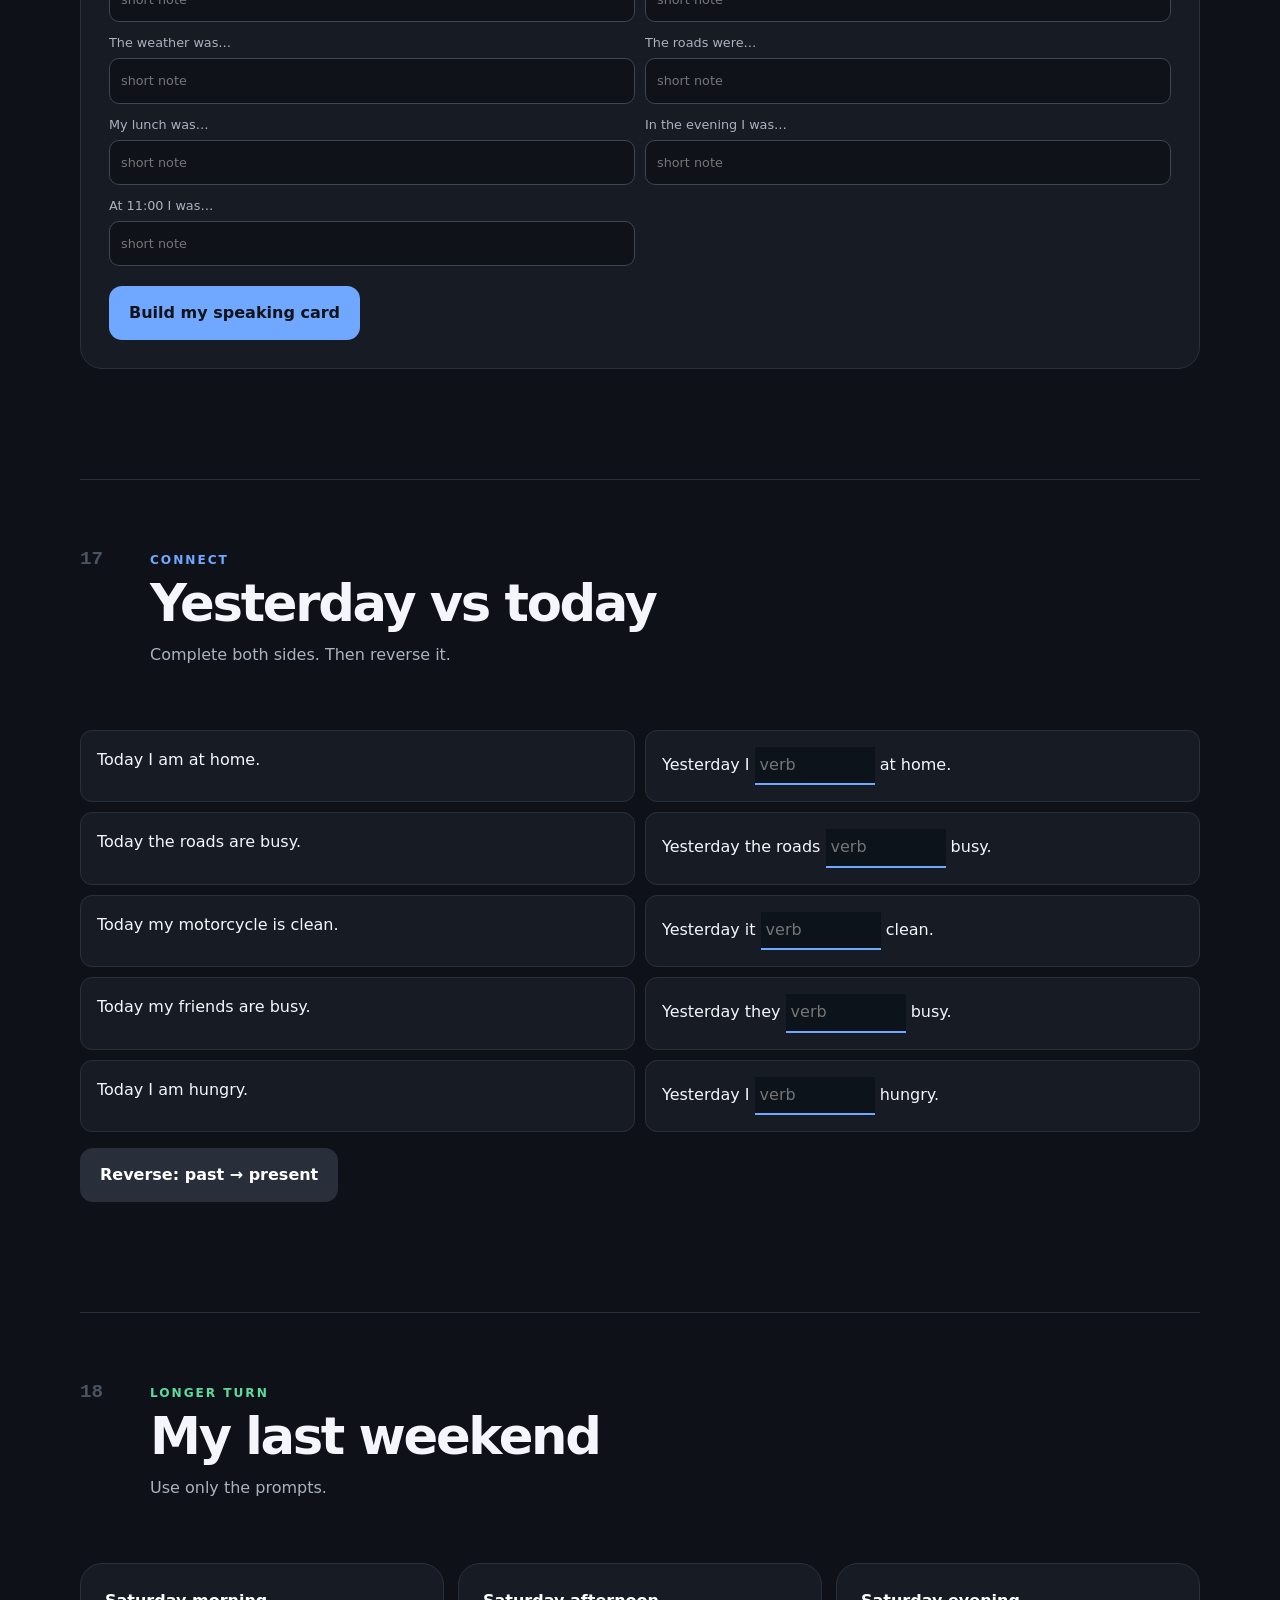
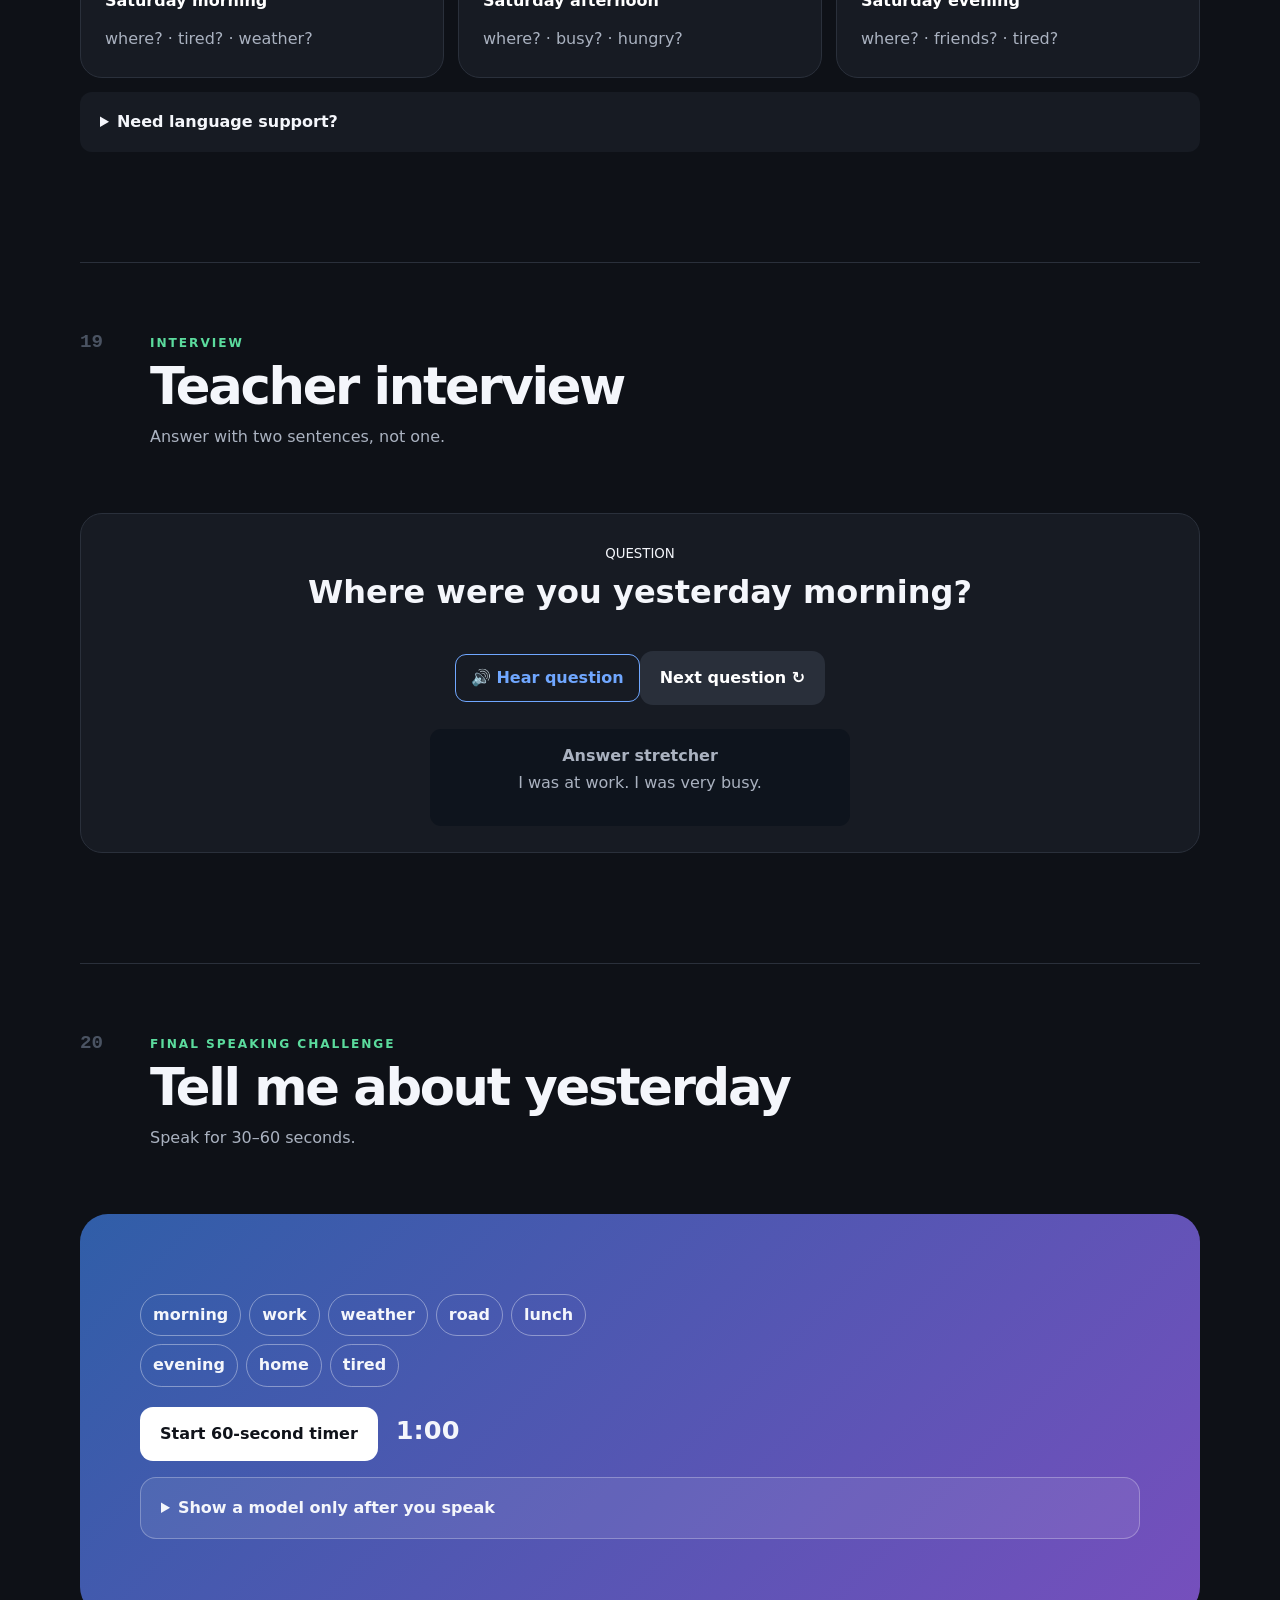
==== commit 77e1680e: "Expand interactive was and were lesson" ====
--- a/index.html
+++ b/index.html
@@ -1,88 +1,47 @@
-<!doctype html>
-<html lang="en">
-<head>
-  <meta charset="utf-8">
-  <meta name="viewport" content="width=device-width,initial-scale=1">
-  <meta name="theme-color" content="#10131a">
-  <title>Yesterday — Was / Were | A1 English</title>
-  <link rel="stylesheet" href="style.css">
-  <script src="script.js" defer></script>
-</head>
-<body>
-  <a class="skip" href="#lesson">Skip to lesson</a>
-  <header class="topbar">
-    <a class="brand" href="#top" aria-label="Lesson home"><span>V</span> English Lab</a>
-    <div class="progress-wrap" aria-label="Lesson progress"><span id="progressText">0% complete</span><div class="progress"><i id="progressBar"></i></div></div>
-  </header>
+<!doctype html><html lang="en"><head><meta charset="utf-8"><meta name="viewport" content="width=device-width,initial-scale=1"><meta name="theme-color" content="#0e1117"><title>Yesterday — Was / Were | A1</title><link rel="stylesheet" href="style.css"><script src="script.js" defer></script></head><body>
+<a class="skip" href="#lesson">Skip to lesson</a><header class="topbar"><a class="brand" href="#top"><span>V</span> English Lab</a><div class="progress-wrap"><span id="progressText">0 / 20 explored</span><div class="progress"><i id="progressBar"></i></div></div></header>
+<main id="lesson"><section class="hero" id="top"><div><p class="eyebrow">A1 • Talking about the past</p><h1>How was your <em>yesterday?</em></h1><p class="lede">Listen. Notice. Practise. Then tell your own story.</p><a class="button primary" href="#step-1">Start lesson ↓</a></div><div class="hero-card" aria-hidden="true"><span>☀</span><b>NOW</b><strong>am · is · are</strong><i></i><span>☾</span><b>PAST</b><strong>was · were</strong></div></section>
+<nav class="chapters"><a href="#step-1"><b>1</b><span>Discover</span></a><a href="#step-5"><b>5</b><span>Practice</span></a><a href="#step-10"><b>10</b><span>Questions</span></a><a href="#step-15"><b>15</b><span>Recall</span></a><a href="#step-20"><b>20</b><span>Speak</span></a></nav>
 
-  <main id="lesson">
-    <section class="hero" id="top">
-      <div>
-        <p class="eyebrow">A1 • Talking about the past</p>
-        <h1>How was your <em>yesterday?</em></h1>
-        <p class="lede">Notice the pattern, practise it, then tell your own story.</p>
-        <a class="button primary" href="#notice">Start the lesson <span>↓</span></a>
-      </div>
-      <div class="hero-card" aria-hidden="true"><span class="sun">☀</span><b>TODAY</b><strong>am · is · are</strong><i></i><span class="moon">☾</span><b>YESTERDAY</b><strong>was · were</strong></div>
-    </section>
+<section class="chapter" id="step-1" data-step="1"><header><span class="number">01</span><div><p class="eyebrow blue">Lead-in</p><h2>Today vs yesterday</h2><p>Answer aloud. Don’t study a rule yet.</p></div></header><div class="compare-grid"><article class="time-card today"><span class="tag">TODAY</span><h3>Are you tired today?</h3><p>Are you at home now?</p><p>Is the weather good?</p><p>Is your motorcycle clean?</p><p>Are you busy?</p></article><article class="time-card yesterday"><span class="tag">YESTERDAY</span><h3>Were you tired yesterday?</h3><p>Were you at home?</p><p>Was the weather good?</p><p>Was your motorcycle clean?</p><p>Were you busy?</p></article></div><div class="discovery"><p>What changes?</p><div class="formula"><button class="chip-answer" data-answer="are → were">are → ?</button><button class="chip-answer" data-answer="is → was">is → ?</button></div></div></section>
 
-    <nav class="chapters" aria-label="Lesson chapters">
-      <a href="#notice"><b>1</b><span>Notice</span></a><a href="#story"><b>2</b><span>Story</span></a><a href="#practice"><b>3</b><span>Practice</span></a><a href="#questions"><b>4</b><span>Questions</span></a><a href="#speak"><b>5</b><span>Speak</span></a>
-    </nav>
+<section class="chapter" id="step-2" data-step="2"><header><span class="number">02</span><div><p class="eyebrow purple">Read & listen</p><h2>Yesterday</h2><p>Listen first. Open the script only when you’re ready.</p></div></header><div class="audio-bar"><button class="speak" data-speak="story">▶ Listen to the story</button><button class="stop-audio">■ Stop</button><label>Speed <select id="speechRate"><option value=".72">Slow</option><option value=".9" selected>Natural</option><option value="1">Fast</option></select></label></div><details class="script-toggle"><summary>Show story script</summary><div id="story" class="story-text"><p>Yesterday was a busy day.</p><p>In the morning, I was at home. I was tired because it was very early.</p><p>At 7:00, I was in my car. The roads were busy.</p><p>At lunchtime, I was hungry, but my lunch was very simple.</p><p>In the evening, I was at home again. My motorcycle was in the garage.</p><p>My friends were busy, so I was alone.</p><p>At 11:00, I was very tired and I went to bed.</p></div></details><div class="quiz"><h3>Check understanding</h3><div id="storyQuestions"></div></div></section>
 
-    <section class="chapter" id="notice" data-step>
-      <header><span class="number">01</span><div><p class="eyebrow blue">Guided discovery</p><h2>Today or yesterday?</h2><p>Say your answers aloud. Then tap the past card.</p></div></header>
-      <div class="compare-grid">
-        <article class="time-card today"><span class="tag">TODAY</span><h3>Are you tired today?</h3><p>Is your motorcycle clean?</p><p>Are you busy?</p></article>
-        <button class="time-card yesterday reveal-card" id="revealPast" aria-expanded="false"><span class="tag">YESTERDAY</span><span class="cover">Tap to travel back in time →</span><span class="revealed"><h3><mark>Were</mark> you tired yesterday?</h3><p><mark>Was</mark> your motorcycle clean?</p><p><mark>Were</mark> you busy?</p></span></button>
-      </div>
-      <div class="discovery">
-        <p>What changed?</p><div class="formula"><span>am / is</span><b>→</b><button class="chip-answer" data-answer="was">?</button><span>are</span><b>→</b><button class="chip-answer" data-answer="were">?</button></div>
-      </div>
-    </section>
+<section class="chapter" id="step-3" data-step="3"><header><span class="number">03</span><div><p class="eyebrow blue">Notice</p><h2>Find the pattern</h2><p>Look at the examples. Then sort the picture cards.</p></div></header><div class="examples"><span>I <b>was</b> tired.</span><span>The motorcycle <b>was</b> in the garage.</span><span>The roads <b>were</b> busy.</span><span>My friends <b>were</b> busy.</span></div><div class="sort-task"><div class="card-bank" id="cardBank"></div><div class="drop-grid"><div class="dropzone" data-zone="was"><h3>WAS</h3><p>I · he · she · it · one thing</p></div><div class="dropzone" data-zone="were"><h3>WERE</h3><p>you · we · they · groups</p></div></div><p class="micro">Drag a picture into a category. On touch devices, tap a picture and then WAS or WERE.</p><button class="button secondary" id="resetSort">Reset cards</button></div></section>
 
-    <section class="chapter" id="story" data-step>
-      <header><span class="number">02</span><div><p class="eyebrow purple">Read in context</p><h2>One busy day</h2><p>Read the story. Notice <strong>was</strong> and <strong>were</strong>.</p></div></header>
-      <article class="story-card">
-        <div class="timeline" aria-hidden="true"><span>7:00</span><i></i><span>12:30</span><i></i><span>19:00</span><i></i><span>23:00</span></div>
-        <div class="story-text"><p>Yesterday <mark>was</mark> a busy day. In the morning, I <mark>was</mark> at home. I <mark>was</mark> tired because it <mark>was</mark> very early.</p><p>At 7:00, I <mark>was</mark> in my car. The roads <mark>were</mark> busy. At lunchtime, I <mark>was</mark> hungry, but my lunch <mark>was</mark> very simple.</p><p>In the evening, I <mark>was</mark> at home again. My motorcycle <mark>was</mark> in the garage. My friends <mark>were</mark> busy, so I <mark>was</mark> alone.</p></div>
-      </article>
-      <div class="quiz" data-quiz="story"><h3>Quick meaning check</h3><p>Choose an answer for each question.</p>
-        <div class="question" data-correct="yes"><b>Was he tired in the morning?</b><div><button data-value="yes">Yes, he was.</button><button data-value="no">No, he wasn’t.</button></div></div>
-        <div class="question" data-correct="yes"><b>Were the roads busy?</b><div><button data-value="yes">Yes, they were.</button><button data-value="no">No, they weren’t.</button></div></div>
-        <div class="question" data-correct="no"><b>Was his lunch big?</b><div><button data-value="yes">Yes, it was.</button><button data-value="no">No, it wasn’t.</button></div></div>
-        <div class="question" data-correct="no"><b>Were his friends free?</b><div><button data-value="yes">Yes, they were.</button><button data-value="no">No, they weren’t.</button></div></div>
-      </div>
-    </section>
+<section class="chapter" id="step-4" data-step="4"><header><span class="number">04</span><div><p class="eyebrow purple">Meaning</p><h2>Three useful contexts</h2><p>Tap each card to hear it.</p></div></header><div class="context-grid"><button class="listen-card" data-text="I was at home. He was at work. We were in the car."><i>📍</i><small>WHERE</small><b>I was at home.</b><span>He was at work.<br>We were in the car.</span></button><button class="listen-card" data-text="I was tired. She was hungry. They were happy."><i>🙂</i><small>FEELING</small><b>I was tired.</b><span>She was hungry.<br>They were happy.</span></button><button class="listen-card" data-text="The weather was good. The road was busy. The motorcycles were very loud."><i>🌦</i><small>DESCRIPTION</small><b>The weather was good.</b><span>The road was busy.<br>The motorcycles were loud.</span></button></div></section>
 
-    <section class="chapter" id="practice" data-step>
-      <header><span class="number">03</span><div><p class="eyebrow blue">Pattern & practice</p><h2>Choose was or were</h2><p>One simple pattern. Then test it.</p></div></header>
-      <div class="rule-grid"><article><span>ONE person / thing</span><h3>I · he · she · it</h3><strong>WAS</strong></article><article><span>YOU + groups</span><h3>you · we · they</h3><strong>WERE</strong></article></div>
-      <div class="context-row"><span>📍 place <b>I was at home.</b></span><span>🙂 feeling <b>They were happy.</b></span><span>🌦 description <b>It was cold.</b></span></div>
-      <div class="gap-card"><div class="scoreline"><div><p class="eyebrow orange">Challenge</p><h3>Complete the sentences</h3></div><strong id="gapScore">0 / 8</strong></div><div id="gapList"></div><button class="button secondary" id="retryGaps">Shuffle & retry</button></div>
-      <aside class="note"><span>!</span><p><b>Make it negative</b><br><strong>was not → wasn’t</strong> &nbsp;·&nbsp; <strong>were not → weren’t</strong></p></aside>
-      <div class="negative-builder"><h3>Tap a sentence to change it</h3><div id="negativeCards"></div></div>
-    </section>
+<section class="chapter" id="step-5" data-step="5"><header><span class="number">05</span><div><p class="eyebrow orange">Controlled practice</p><h2>Choose WAS or WERE</h2><p>Complete orally first. Then select.</p></div></header><div class="gap-card"><div class="scoreline"><h3>Complete the sentences</h3><strong id="gapScore">0 / 10</strong></div><div id="gapList"></div><button class="button secondary" id="retryGaps">Shuffle & retry</button></div></section>
 
-    <section class="chapter" id="questions" data-step>
-      <header><span class="number">04</span><div><p class="eyebrow purple">Build questions</p><h2>Move it to the front</h2><p>Compare, then put the words in order.</p></div></header>
-      <div class="switch-example"><div><small>STATEMENT</small><p>You <mark>were</mark> tired.</p></div><span>→</span><div><small>QUESTION</small><p><mark>Were</mark> you tired?</p></div></div>
-      <aside class="warning"><span>×</span><p><del>Did you were tired?</del><br><b>Were you tired?</b> — no <strong>did</strong> with was / were.</p></aside>
-      <div class="order-card"><div class="scoreline"><div><p class="eyebrow orange">Word order</p><h3>Build the question</h3></div><strong id="orderCount">1 / 6</strong></div><p>Tap the words in the correct order.</p><div class="answer-zone" id="answerZone" aria-live="polite"></div><div class="word-bank" id="wordBank"></div><div class="feedback" id="orderFeedback"></div><button class="button secondary" id="resetOrder">Reset</button></div>
-    </section>
+<section class="chapter" id="step-6" data-step="6"><header><span class="number">06</span><div><p class="eyebrow orange">Supported recall</p><h2>Match the halves</h2><p>Tap a beginning, then a logical ending. More than one combination can work.</p></div></header><div class="match-area"><div id="matchStarts" class="match-list"></div><div id="matchEnds" class="match-list"></div></div><button class="button primary" id="readMatches">▶ Read complete sentences</button><p class="teacher-note">Read the complete sentences aloud. Then change one detail.</p></section>
 
-    <section class="chapter" id="speak" data-step>
-      <header><span class="number">05</span><div><p class="eyebrow green">Speak for real</p><h2>Your yesterday</h2><p>Move from support to free speaking.</p></div></header>
-      <div class="speaking-grid">
-        <article class="prompt-card"><span class="tag">WARM-UP</span><h3>True or false?</h3><p id="truePrompt">You were tired yesterday morning.</p><div><button id="trueBtn">Yes, I was.</button><button id="falseBtn">No, I wasn’t. I was…</button></div><button class="icon-button" id="nextTrue" aria-label="Next prompt">New card ↻</button></article>
-        <article class="prompt-card"><span class="tag">MINI-DIALOGUE</span><h3>Complete it aloud</h3><p>A: Were you at home last night?</p><p>B: No, I wasn’t.</p><p>A: Where were you?</p><p class="blank">B: I was at __________.</p></article>
-      </div>
-      <div class="story-builder"><div><p class="eyebrow purple">Personal story</p><h3>Yesterday: true for me</h3><p>Type short notes. Then use them to speak for 30–60 seconds.</p></div><div id="personalFields"></div><button class="button primary" id="makeStory">Build my speaking card</button><article id="myStory" class="my-story" hidden></article></div>
-      <div class="final-challenge"><div><span>FINAL CHALLENGE</span><h2>Tell me about yesterday</h2><p>Use the prompts. Don’t read complete sentences.</p></div><div class="prompt-cloud"><b>morning</b><b>work</b><b>weather</b><b>road</b><b>lunch</b><b>evening</b><b>home</b><b>tired</b></div><button class="button light" id="timerBtn">Start 60-second timer</button><strong id="timer" aria-live="polite">1:00</strong></div>
-      <div class="exit"><p class="eyebrow green">Exit task</p><h2>5–4–3–2–1 Recall</h2><div><span><b>5</b> sentences with <strong>was</strong></span><span><b>4</b> sentences with <strong>were</strong></span><span><b>3</b> negative sentences</span><span><b>2</b> questions</span><span><b>1</b> short story</span></div><button class="button primary" id="completeLesson">I completed the lesson ✓</button></div>
-    </section>
-  </main>
-  <footer><b>English Lab</b><span>Was / Were • A1</span><button id="resetLesson">Reset progress</button></footer>
-  <div class="toast" id="toast" role="status" aria-live="polite"></div>
-</body>
-</html>
+<section class="chapter" id="step-7" data-step="7"><header><span class="number">07</span><div><p class="eyebrow red">Negative forms</p><h2>Not true?</h2></div></header><div class="negative-rule"><p>My friends were busy. <b>They weren’t free.</b></p><p>My lunch was simple. <b>It wasn’t big.</b></p><div><span>was not → <b>wasn’t</b></span><span>were not → <b>weren’t</b></span></div></div></section>
+
+<section class="chapter" id="step-8" data-step="8"><header><span class="number">08</span><div><p class="eyebrow red">Transform</p><h2>Make it negative</h2><p>Tap each sentence. Then make it true for you.</p></div></header><div id="negativeCards" class="tap-grid"></div></section>
+
+<section class="chapter" id="step-9" data-step="9"><header><span class="number">09</span><div><p class="eyebrow green">About you</p><h2>TRUE or FALSE?</h2><p>You cannot answer only yes or no.</p></div></header><article class="prompt-stage"><button class="speak icon" id="speakTrue">🔊 Hear it</button><p id="truePrompt">You were tired yesterday morning.</p><div><button id="trueBtn">Yes, I was.</button><button id="falseBtn">No, I wasn’t. I was…</button></div><button class="button secondary" id="nextTrue">New statement ↻</button></article></section>
+
+<section class="chapter" id="step-10" data-step="10"><header><span class="number">10</span><div><p class="eyebrow blue">Questions</p><h2>Move WAS / WERE</h2><p>Notice what moves to the beginning.</p></div></header><div class="switch-example"><div><small>STATEMENT</small><p>You <mark>were</mark> tired.</p></div><span>→</span><div><small>QUESTION</small><p><mark>Were</mark> you tired?</p></div></div><div class="discovery"><button class="chip-answer wide" data-answer="Was + I / he / she / it …?">Was + ?</button><button class="chip-answer wide" data-answer="Were + you / we / they …?">Were + ?</button></div><aside class="warning"><span>×</span><p><del>Did you were tired?</del><br><b>Were you tired?</b><br>No <strong>DID</strong> with was / were.</p></aside></section>
+
+<section class="chapter" id="step-11" data-step="11"><header><span class="number">11</span><div><p class="eyebrow orange">Word order</p><h2>Put the words in order</h2><p>After each question, answer personally.</p></div></header><div class="order-card"><div class="scoreline"><h3>Build the question</h3><strong id="orderCount">1 / 6</strong></div><div class="answer-zone" id="answerZone"></div><div class="word-bank" id="wordBank"></div><div class="feedback" id="orderFeedback"></div><button class="button secondary" id="resetOrder">Reset</button></div></section>
+
+<section class="chapter" id="step-12" data-step="12"><header><span class="number">12</span><div><p class="eyebrow purple">Retrieval</p><h2>Build the question</h2><p>Use only the cue. Say the full question before revealing it.</p></div></header><article class="cue-card"><small>CUE</small><h3 id="cueText">tired / yesterday</h3><button class="button primary" id="revealCue">Reveal question</button><p id="cueAnswer" hidden>Were you tired yesterday?</p><button class="button secondary" id="nextCue">Next cue →</button></article></section>
+
+<section class="chapter" id="step-13" data-step="13"><header><span class="number">13</span><div><p class="eyebrow green">Conversation</p><h2>Mini-dialogues</h2><p>Listen first. Open the script afterward.</p></div></header><div class="audio-bar"><button class="speak" data-speak="dialogues">▶ Listen to dialogues</button><button class="stop-audio">■ Stop</button></div><details class="script-toggle"><summary>Show dialogue scripts</summary><div id="dialogues" class="dialogues"><p><b>A:</b> Were you tired yesterday?<br><b>B:</b> Yes, I was.<br><b>A:</b> Why?<br><b>B:</b> I was busy at work.</p><p><b>A:</b> Was the road busy?<br><b>B:</b> Yes, it was.<br><b>A:</b> What time?<br><b>B:</b> At about 8:00.</p><p><b>A:</b> Were you at home last night?<br><b>B:</b> No, I wasn’t.<br><b>A:</b> Where were you?<br><b>B:</b> I was at ______.</p></div></details></section>
+
+<section class="chapter" id="step-14" data-step="14"><header><span class="number">14</span><div><p class="eyebrow red">Correct me</p><h2>Say NO and continue</h2><p>Give a negative answer, then the correct information.</p></div></header><article class="prompt-stage funny"><span>TEACHER SAYS</span><p id="noPrompt">Were you in bed at 8 yesterday morning?</p><button class="speak icon" id="speakNo">🔊 Hear it</button><details><summary>Show answer frame</summary><p>No, I wasn’t. I was ______.</p></details><button class="button secondary" id="nextNo">Next question ↻</button></article></section>
+
+<section class="chapter" id="step-15" data-step="15"><header><span class="number">15</span><div><p class="eyebrow purple">Memory</p><h2>Disappearing text</h2><p>Read it. Then remove support and reconstruct the whole story.</p></div></header><div class="disappear-card"><div class="level-buttons"><button data-level="0" class="active">Full text</button><button data-level="1">Missing verbs</button><button data-level="2">Prompts only</button></div><div id="disappearText"></div><button class="speak" data-speak="disappearText">▶ Listen</button></div></section>
+
+<section class="chapter" id="step-16" data-step="16"><header><span class="number">16</span><div><p class="eyebrow green">Personalise</p><h2>Yesterday: true for me</h2><p>Type short true information.</p></div></header><div class="story-builder"><div id="personalFields" class="fields"></div><button class="button primary" id="makeStory">Build my speaking card</button><article id="myStory" class="my-story" hidden></article><button class="speak" id="speakMyStory" hidden>▶ Listen to my story</button></div></section>
+
+<section class="chapter" id="step-17" data-step="17"><header><span class="number">17</span><div><p class="eyebrow blue">Connect</p><h2>Yesterday vs today</h2><p>Complete both sides. Then reverse it.</p></div></header><div id="todayPast" class="conversion-list"></div><button class="button secondary" id="reversePairs">Reverse: past → present</button></section>
+
+<section class="chapter" id="step-18" data-step="18"><header><span class="number">18</span><div><p class="eyebrow green">Longer turn</p><h2>My last weekend</h2><p>Use only the prompts.</p></div></header><div class="weekend-grid"><button><b>Saturday morning</b><span>where? · tired? · weather?</span></button><button><b>Saturday afternoon</b><span>where? · busy? · hungry?</span></button><button><b>Saturday evening</b><span>where? · friends? · tired?</span></button></div><details class="support"><summary>Need language support?</summary><p>I was + place/adjective<br>It was + adjective<br>We were + place/adjective</p></details></section>
+
+<section class="chapter" id="step-19" data-step="19"><header><span class="number">19</span><div><p class="eyebrow green">Interview</p><h2>Teacher interview</h2><p>Answer with two sentences, not one.</p></div></header><article class="interview-card"><small>QUESTION</small><h3 id="interviewQuestion">Where were you yesterday morning?</h3><button class="speak icon" id="speakInterview">🔊 Hear question</button><button class="button secondary" id="nextInterview">Next question ↻</button><aside><b>Answer stretcher</b><p>I was at work. I was very busy.</p></aside></article></section>
+
+<section class="chapter" id="step-20" data-step="20"><header><span class="number">20</span><div><p class="eyebrow green">Final speaking challenge</p><h2>Tell me about yesterday</h2><p>Speak for 30–60 seconds.</p></div></header><div class="final-challenge"><div class="prompt-cloud"><b>morning</b><b>work</b><b>weather</b><b>road</b><b>lunch</b><b>evening</b><b>home</b><b>tired</b></div><button class="button light" id="timerBtn">Start 60-second timer</button><strong id="timer">1:00</strong><details class="script-toggle model"><summary>Show a model only after you speak</summary><p id="model">Yesterday I was at work in the morning. The roads were busy. The weather was good. At lunchtime I was hungry. In the evening I was at home. I was very tired.</p><button class="speak" data-speak="model">▶ Listen to model</button></details></div></section>
+
+<section class="exit"><p class="eyebrow green">Exit task</p><h2>5–4–3–2–1 Recall</h2><p>Without looking back, say:</p><div><span><b>5</b> sentences with WAS</span><span><b>4</b> sentences with WERE</span><span><b>3</b> negative sentences</span><span><b>2</b> questions</span><span><b>1</b> short story</span></div><button class="button primary" id="completeLesson">I completed the lesson ✓</button></section></main>
+<footer><b>English Lab</b><span>Was / Were • A1</span><button id="resetLesson">Reset progress</button></footer><div class="toast" id="toast" role="status" aria-live="polite"></div></body></html>
--- a/style.css
+++ b/style.css
@@ -1,2 +1,6 @@
 :root{--bg:#0e1117;--card:#171b23;--card2:#1d222c;--text:#f4f6fb;--muted:#aab2c0;--blue:#70a7ff;--green:#5bdb9d;--orange:#ffae57;--purple:#b48cff;--red:#ff6f7d;--line:#2a303b;--radius:22px;--shadow:0 20px 60px #0006}*{box-sizing:border-box}html{scroll-behavior:smooth;scroll-padding-top:100px}body{margin:0;background:radial-gradient(circle at 85% 5%,#182137 0,transparent 27%),var(--bg);color:var(--text);font:16px/1.65 Inter,ui-sans-serif,system-ui,-apple-system,BlinkMacSystemFont,"Segoe UI",sans-serif}button,a,input{font:inherit}button,a{transition:.2s ease}.skip{position:fixed;left:12px;top:-60px;background:#fff;color:#000;padding:10px 16px;z-index:20}.skip:focus{top:12px}.topbar{height:76px;position:sticky;top:0;z-index:10;display:flex;justify-content:space-between;align-items:center;padding:0 max(4vw,24px);background:#0e1117e8;backdrop-filter:blur(16px);border-bottom:1px solid #ffffff0e}.brand{color:#fff;text-decoration:none;font-weight:800;letter-spacing:-.02em}.brand span{display:inline-grid;place-items:center;width:32px;height:32px;margin-right:8px;border-radius:10px;background:var(--blue);color:#10131a}.progress-wrap{width:min(240px,35vw);color:var(--muted);font-size:.75rem;text-align:right}.progress{height:5px;margin-top:6px;background:#2a303b;border-radius:10px;overflow:hidden}.progress i{display:block;height:100%;width:0;background:linear-gradient(90deg,var(--blue),var(--purple));transition:.4s}main{width:min(1120px,92vw);margin:auto}.hero{min-height:650px;display:grid;grid-template-columns:1.2fr .8fr;align-items:center;gap:8vw}.eyebrow{text-transform:uppercase;letter-spacing:.16em;font-weight:800;font-size:.76rem;color:var(--muted);margin:0 0 8px}.blue{color:var(--blue)}.purple{color:var(--purple)}.orange{color:var(--orange)}.green{color:var(--green)}h1,h2,h3,p{margin-top:0}h1{font-size:clamp(3.5rem,8vw,6.8rem);line-height:.92;letter-spacing:-.065em;margin-bottom:26px}h1 em{font-style:normal;color:var(--blue)}h2{font-size:clamp(2rem,4vw,3.5rem);line-height:1;letter-spacing:-.045em;margin-bottom:12px}.lede{font-size:1.2rem;color:var(--muted);max-width:520px}.button{display:inline-flex;align-items:center;justify-content:center;gap:16px;border:0;border-radius:13px;padding:14px 20px;font-weight:800;text-decoration:none;cursor:pointer}.primary{background:var(--blue);color:#10131a}.primary:hover{background:#9ac2ff;transform:translateY(-2px)}.secondary{background:#292f3a;color:#fff}.light{background:#fff;color:#10131a}.hero-card{background:linear-gradient(145deg,#1f2632,#141820);border:1px solid #ffffff12;border-radius:32px;padding:42px;box-shadow:var(--shadow);transform:rotate(2deg);display:grid;grid-template-columns:auto 1fr;gap:5px 18px;align-items:center}.hero-card span{grid-row:span 2;font-size:2.8rem}.hero-card b{color:var(--muted);font-size:.75rem;letter-spacing:.15em}.hero-card strong{font-size:1.45rem}.hero-card i{grid-column:1/-1;height:1px;background:var(--line);margin:24px 0}.chapters{display:flex;justify-content:center;gap:10px;position:sticky;top:86px;z-index:8;margin-bottom:80px}.chapters a{display:flex;align-items:center;gap:8px;padding:8px 14px;border:1px solid var(--line);border-radius:30px;background:#141820e8;backdrop-filter:blur(12px);color:var(--muted);text-decoration:none;font-size:.85rem}.chapters a:hover{color:#fff;border-color:var(--blue)}.chapters b{display:grid;place-items:center;width:23px;height:23px;border-radius:50%;background:#252b36;color:#fff}.chapter{padding:70px 0 110px;border-top:1px solid var(--line)}.chapter>header{display:grid;grid-template-columns:70px 1fr;margin-bottom:46px}.chapter>header .number{color:#4a5362;font:800 1.2rem/1 monospace}.chapter>header p:not(.eyebrow){color:var(--muted)}.compare-grid{display:grid;grid-template-columns:1fr 1fr;gap:18px}.time-card{min-height:250px;padding:30px;border-radius:var(--radius);border:1px solid var(--line);text-align:left;color:var(--text);background:var(--card);position:relative;overflow:hidden}.time-card h3{font-size:1.45rem;margin-top:38px}.time-card p{color:var(--muted);margin-bottom:5px}.tag{display:inline-block;color:var(--blue);border:1px solid currentColor;border-radius:20px;padding:4px 9px;font-size:.67rem;font-weight:900;letter-spacing:.13em}.today:after,.yesterday:after{content:"☀";position:absolute;right:22px;top:15px;font-size:5rem;opacity:.06}.yesterday:after{content:"☾"}.reveal-card{cursor:pointer}.reveal-card .revealed{display:none}.reveal-card.open .cover{display:none}.reveal-card.open .revealed{display:block}.cover{display:grid;place-items:center;min-height:150px;color:var(--muted)}mark{color:var(--blue);background:#70a7ff18;border-radius:5px;padding:0 3px}.discovery{margin-top:18px;padding:25px;border:1px dashed #465268;border-radius:var(--radius);text-align:center}.discovery>p{color:var(--muted)}.formula{display:flex;justify-content:center;align-items:center;gap:15px;flex-wrap:wrap}.formula span{font-size:1.1rem;font-weight:800}.formula b{color:var(--muted)}.chip-answer{min-width:80px;border:1px solid var(--blue);background:#70a7ff15;color:var(--blue);padding:8px 14px;border-radius:10px;font-weight:900;cursor:pointer}.story-card{display:grid;grid-template-columns:100px 1fr;background:var(--card);border:1px solid var(--line);border-radius:var(--radius);padding:32px}.timeline{display:flex;flex-direction:column;align-items:center;color:var(--muted);font:700 .72rem monospace}.timeline i{width:1px;flex:1;min-height:30px;background:linear-gradient(var(--blue),var(--purple));margin:5px}.story-text{font-size:1.12rem}.quiz,.gap-card,.order-card,.story-builder{margin-top:22px;background:var(--card);border:1px solid var(--line);border-radius:var(--radius);padding:30px}.quiz>p,.gap-card p,.order-card>p,.story-builder>div>p{color:var(--muted)}.question{display:flex;justify-content:space-between;align-items:center;gap:16px;border-top:1px solid var(--line);padding:18px 0}.question:first-of-type{margin-top:20px}.question div{display:flex;gap:8px}.question button,.prompt-card button{background:#222833;color:#dce1e9;border:1px solid #353d4b;border-radius:10px;padding:9px 12px;cursor:pointer}.question button:hover,.prompt-card button:hover{border-color:var(--blue)}.question button.correct{background:#123b2c;border-color:var(--green);color:var(--green)}.question button.wrong{background:#3b1b22;border-color:var(--red);color:var(--red)}.rule-grid{display:grid;grid-template-columns:1fr 1fr;gap:18px}.rule-grid article{padding:30px;border-radius:var(--radius);background:linear-gradient(145deg,#1b2637,var(--card));border:1px solid #31425d}.rule-grid article+article{background:linear-gradient(145deg,#29203b,var(--card));border-color:#44365e}.rule-grid span{color:var(--muted);font-size:.75rem;font-weight:800;letter-spacing:.1em}.rule-grid h3{margin:16px 0 5px}.rule-grid strong{font-size:2.5rem;color:var(--blue)}.rule-grid article+article strong{color:var(--purple)}.context-row{display:flex;gap:10px;margin:18px 0;flex-wrap:wrap}.context-row span{flex:1;min-width:200px;background:#131820;border:1px solid var(--line);padding:15px;border-radius:12px;color:var(--muted)}.context-row b{display:block;color:#fff}.scoreline{display:flex;justify-content:space-between;align-items:center}.scoreline h3{margin:0}.scoreline>strong{font-size:1.3rem;color:var(--green)}.gap-row{display:grid;grid-template-columns:1fr 105px 22px;gap:10px;align-items:center;border-top:1px solid var(--line);padding:13px 0}.gap-row select{background:#0f131a;color:#fff;border:1px solid #3c4554;border-radius:9px;padding:8px}.gap-row .state{font-weight:900}.gap-row.good .state{color:var(--green)}.gap-row.bad .state{color:var(--red)}.note,.warning{display:flex;align-items:center;gap:15px;margin-top:18px;padding:16px 20px;background:#332515;border:1px solid #71491f;border-radius:14px;color:#ffd29f}.note>span,.warning>span{display:grid;place-items:center;flex:0 0 30px;height:30px;border-radius:50%;background:var(--orange);color:#1c1208;font-weight:900}.negative-builder{margin-top:35px}.negative-builder>div{display:flex;gap:10px;flex-wrap:wrap}.negative-builder button{background:#1b2029;border:1px solid var(--line);color:#fff;border-radius:12px;padding:13px 16px;cursor:pointer}.negative-builder button.changed{color:var(--red);border-color:var(--red);text-decoration:none}.switch-example{display:grid;grid-template-columns:1fr auto 1fr;gap:25px;align-items:center}.switch-example div{padding:25px;background:var(--card);border:1px solid var(--line);border-radius:var(--radius)}.switch-example small{color:var(--muted);letter-spacing:.12em}.switch-example p{font-size:1.3rem;margin:7px 0}.warning{background:#381a21;border-color:#78313b;color:#ffb5bc}.warning>span{background:var(--red)}.answer-zone,.word-bank{display:flex;flex-wrap:wrap;gap:9px;min-height:62px;padding:12px;border-radius:13px}.answer-zone{margin-top:20px;background:#10141b;border:1px dashed #455064}.word-bank{margin:10px 0 4px}.word-bank button,.answer-zone button{border:1px solid #465164;border-radius:9px;padding:8px 12px;background:#262d38;color:#fff;cursor:pointer}.answer-zone button{background:#1d3658;border-color:var(--blue)}.feedback{min-height:32px;font-weight:800}.feedback.good{color:var(--green)}.feedback.bad{color:var(--red)}.speaking-grid{display:grid;grid-template-columns:1fr 1fr;gap:18px}.prompt-card{padding:28px;background:var(--card);border:1px solid var(--line);border-radius:var(--radius)}.prompt-card h3{font-size:1.4rem;margin-top:20px}.prompt-card>div{display:flex;gap:8px;flex-wrap:wrap}.prompt-card .icon-button{margin-top:20px;background:transparent}.prompt-card .blank{color:var(--purple);font-weight:800}.fields{display:grid;grid-template-columns:repeat(2,1fr);gap:10px;margin:20px 0}.fields label{color:var(--muted);font-size:.8rem}.fields input{display:block;width:100%;margin-top:5px;background:#0f1319;color:#fff;border:1px solid #3d4654;border-radius:10px;padding:11px}.fields input:focus{outline:2px solid var(--blue);border-color:transparent}.my-story{margin-top:18px;padding:24px;border-radius:14px;background:#121722;border-left:3px solid var(--purple);font-size:1.15rem}.final-challenge{margin-top:28px;padding:clamp(30px,5vw,60px);background:linear-gradient(135deg,#305ea8,#764fbd);border-radius:28px;position:relative;overflow:hidden}.final-challenge>div:first-child{max-width:520px}.final-challenge>div>span{font-size:.75rem;letter-spacing:.17em;font-weight:900}.final-challenge h2{font-size:clamp(2.5rem,6vw,5rem);margin-top:15px}.prompt-cloud{display:flex;gap:8px;flex-wrap:wrap;margin:25px 0}.prompt-cloud b{padding:7px 12px;border:1px solid #ffffff55;border-radius:30px}.final-challenge>#timer{margin-left:18px;font-size:1.6rem}.exit{text-align:center;padding:100px 0 10px}.exit>div{display:flex;justify-content:center;gap:10px;flex-wrap:wrap;margin:30px 0}.exit span{background:var(--card);border:1px solid var(--line);border-radius:14px;padding:14px}.exit span b{display:block;font-size:2rem;color:var(--green)}footer{display:flex;justify-content:space-between;align-items:center;padding:35px max(4vw,24px);border-top:1px solid var(--line);color:var(--muted)}footer button{border:0;background:none;color:var(--muted);cursor:pointer;text-decoration:underline}.toast{position:fixed;left:50%;bottom:25px;transform:translate(-50%,120px);background:#fff;color:#111;padding:12px 20px;border-radius:12px;font-weight:800;box-shadow:var(--shadow);z-index:30;transition:.3s}.toast.show{transform:translate(-50%,0)}.confetti{position:fixed;top:-20px;z-index:50;animation:fall 2.6s linear forwards}@keyframes fall{to{transform:translate(var(--drift),110vh) rotate(720deg)}}@media(max-width:760px){.topbar{height:68px}.progress-wrap{width:130px}.hero{grid-template-columns:1fr;min-height:auto;padding:90px 0}.hero-card{display:none}.chapters{top:75px;overflow:auto;justify-content:flex-start;padding-bottom:6px}.chapters a span{display:none}.chapter{padding:55px 0 80px}.chapter>header{grid-template-columns:45px 1fr}.compare-grid,.rule-grid,.speaking-grid{grid-template-columns:1fr}.question{align-items:flex-start;flex-direction:column}.question div{width:100%}.question button{flex:1}.story-card{grid-template-columns:1fr}.timeline{display:none}.gap-row{grid-template-columns:1fr 92px 18px}.switch-example{grid-template-columns:1fr}.switch-example>span{transform:rotate(90deg);text-align:center}.fields{grid-template-columns:1fr}.final-challenge>#timer{display:block;margin:14px 0 0}.exit>div{display:grid;grid-template-columns:1fr 1fr}.exit span:last-child{grid-column:1/-1}footer{flex-direction:column;gap:10px}h1{font-size:3.9rem}}
 @media(prefers-reduced-motion:reduce){*{scroll-behavior:auto!important;transition:none!important;animation-duration:.01ms!important}}
+
+/* Extended lesson interactions */
+.audio-bar{display:flex;gap:10px;align-items:center;flex-wrap:wrap;margin-bottom:16px}.audio-bar label{margin-left:auto;color:var(--muted)}.audio-bar select{padding:7px;background:var(--card);color:#fff;border:1px solid var(--line);border-radius:8px}.speak,.stop-audio{padding:10px 15px;border:1px solid var(--blue);border-radius:11px;background:#142a4b;color:var(--blue);font-weight:800}.stop-audio{border-color:var(--line);background:var(--card);color:var(--muted)}.script-toggle{display:block;margin:16px 0;background:var(--card);border:1px solid var(--line);border-radius:16px;overflow:hidden}.script-toggle summary,.support summary,.prompt-stage summary{padding:17px 20px;cursor:pointer;font-weight:800}.script-toggle[open] summary{border-bottom:1px solid var(--line)}.script-toggle>div,.script-toggle>.story-text,.dialogues,.model>p{padding:24px}.examples{display:flex;gap:8px;flex-wrap:wrap;margin-bottom:20px}.examples span{padding:11px 14px;background:var(--card);border:1px solid var(--line);border-radius:11px}.sort-task,.negative-rule,.disappear-card,.cue-card,.interview-card{padding:26px;background:var(--card);border:1px solid var(--line);border-radius:var(--radius)}.card-bank{display:grid;grid-template-columns:repeat(6,1fr);gap:10px;min-height:140px;margin-bottom:18px}.picture-card{padding:0;border:2px solid transparent;border-radius:14px;overflow:hidden;background:var(--card2);color:#fff;box-shadow:0 8px 20px #0005;cursor:grab}.picture-card.selected{border-color:var(--orange);transform:translateY(-4px)}.picture-card .pic{display:block;aspect-ratio:1;background:url('assets/was-were-scenes.png');background-size:300% 200%}.picture-card[data-card="0"] .pic{background-position:0 0}.picture-card[data-card="1"] .pic{background-position:50% 0}.picture-card[data-card="2"] .pic{background-position:100% 0}.picture-card[data-card="3"] .pic{background-position:0 100%}.picture-card[data-card="4"] .pic{background-position:50% 100%}.picture-card[data-card="5"] .pic{background-position:100% 100%}.picture-card b{display:block;padding:8px;font-size:.77rem}.drop-grid{display:grid;grid-template-columns:1fr 1fr;gap:14px}.dropzone{min-height:160px;padding:18px;border:2px dashed #48556b;border-radius:16px}.dropzone[data-zone=was]{background:#152844}.dropzone[data-zone=were]{background:#2a203e}.dropzone.over{border-color:var(--orange)}.dropzone h3{font-size:1.6rem;margin-bottom:0}.dropzone p,.micro,.teacher-note{color:var(--muted);font-size:.85rem}.dropzone .picture-card{display:inline-block;width:92px;margin:5px}.context-grid{display:grid;grid-template-columns:repeat(3,1fr);gap:14px}.listen-card{padding:25px;text-align:left;background:var(--card);border:1px solid var(--line);border-radius:var(--radius);color:#fff}.listen-card:hover{border-color:var(--purple);transform:translateY(-3px)}.listen-card i,.listen-card b,.listen-card span{display:block}.listen-card i{font-style:normal;font-size:2.4rem}.listen-card small{color:var(--purple);letter-spacing:.12em}.listen-card span{margin-top:8px;color:var(--muted)}.match-area{display:grid;grid-template-columns:1fr 1fr;gap:16px;margin-bottom:16px}.match-list{display:grid;gap:8px}.match-item{padding:13px;text-align:left;background:var(--card);border:1px solid var(--line);border-radius:10px;color:#fff}.match-item.selected{border-color:var(--orange);color:var(--orange)}.match-item.matched{border-color:var(--green);background:#12382c}.negative-rule>div{display:flex;gap:12px;flex-wrap:wrap}.negative-rule>div span{padding:10px;background:#371b25;border-radius:10px;color:#ffd2d8}.tap-grid{display:grid;grid-template-columns:repeat(2,1fr);gap:10px}.tap-grid button{padding:16px;text-align:left;background:var(--card);border:1px solid var(--line);border-radius:12px;color:#fff}.tap-grid button.changed{border-color:var(--red);color:var(--red)}.prompt-stage{max-width:700px;margin:auto;padding:40px;text-align:center;background:linear-gradient(145deg,#1a2942,#211a34);border:1px solid var(--line);border-radius:var(--radius)}.prompt-stage>p{font-size:clamp(1.45rem,4vw,2.4rem);line-height:1.2;font-weight:800}.prompt-stage>div{display:flex;justify-content:center;gap:8px;flex-wrap:wrap;margin:24px}.prompt-stage button:not(.button){padding:9px 12px;background:var(--card2);border:1px solid #3d485a;border-radius:10px;color:#fff}.icon{background:transparent!important}.funny>span{color:var(--orange);font-size:.72rem;letter-spacing:.14em;font-weight:900}.chip-answer.wide{min-width:220px}.cue-card{text-align:center}.cue-card h3{font-size:2rem;margin:24px}.cue-card #cueAnswer{font-size:1.35rem;color:var(--green);font-weight:800}.level-buttons{display:flex;gap:8px;flex-wrap:wrap;margin-bottom:22px}.level-buttons button{padding:8px 12px;background:#252d3a;border:1px solid var(--line);border-radius:9px;color:var(--muted)}.level-buttons button.active{background:var(--purple);color:#171020}.disappear-card #disappearText{min-height:210px;font-size:1.2rem}.conversion-list{display:grid;gap:10px;margin-bottom:16px}.conversion-row{display:grid;grid-template-columns:1fr 1fr;gap:10px}.conversion-row div{padding:16px;background:var(--card);border:1px solid var(--line);border-radius:12px}.conversion-row input{width:120px;padding:5px;background:#0d131b;color:#fff;border:0;border-bottom:2px solid var(--blue)}.weekend-grid{display:grid;grid-template-columns:repeat(3,1fr);gap:14px}.weekend-grid button{padding:24px;text-align:left;background:var(--card);border:1px solid var(--line);border-radius:var(--radius);color:#fff}.weekend-grid button:hover{border-color:var(--green);transform:translateY(-3px)}.weekend-grid span{display:block;margin-top:12px;color:var(--muted)}.support{margin-top:14px;background:var(--card);border-radius:12px}.support p{padding:0 20px 20px}.interview-card{text-align:center}.interview-card h3{font-size:2rem}.interview-card aside{max-width:420px;margin:24px auto 0;padding:14px;background:#0e141d;border-radius:11px;color:var(--muted)}.prompt-cloud{display:flex;gap:8px;flex-wrap:wrap;margin:20px 0}.prompt-cloud b{padding:7px 12px;border:1px solid #ffffff60;border-radius:30px}.model{background:#ffffff15;border-color:#ffffff45}.story-builder{padding:28px;background:var(--card);border:1px solid var(--line);border-radius:var(--radius)}
+@media(max-width:760px){.card-bank{grid-template-columns:repeat(3,1fr)}.drop-grid,.context-grid,.match-area,.weekend-grid{grid-template-columns:1fr}.tap-grid{grid-template-columns:1fr}.conversion-row{grid-template-columns:1fr}.audio-bar label{margin-left:0}.dropzone .picture-card{width:78px}}
